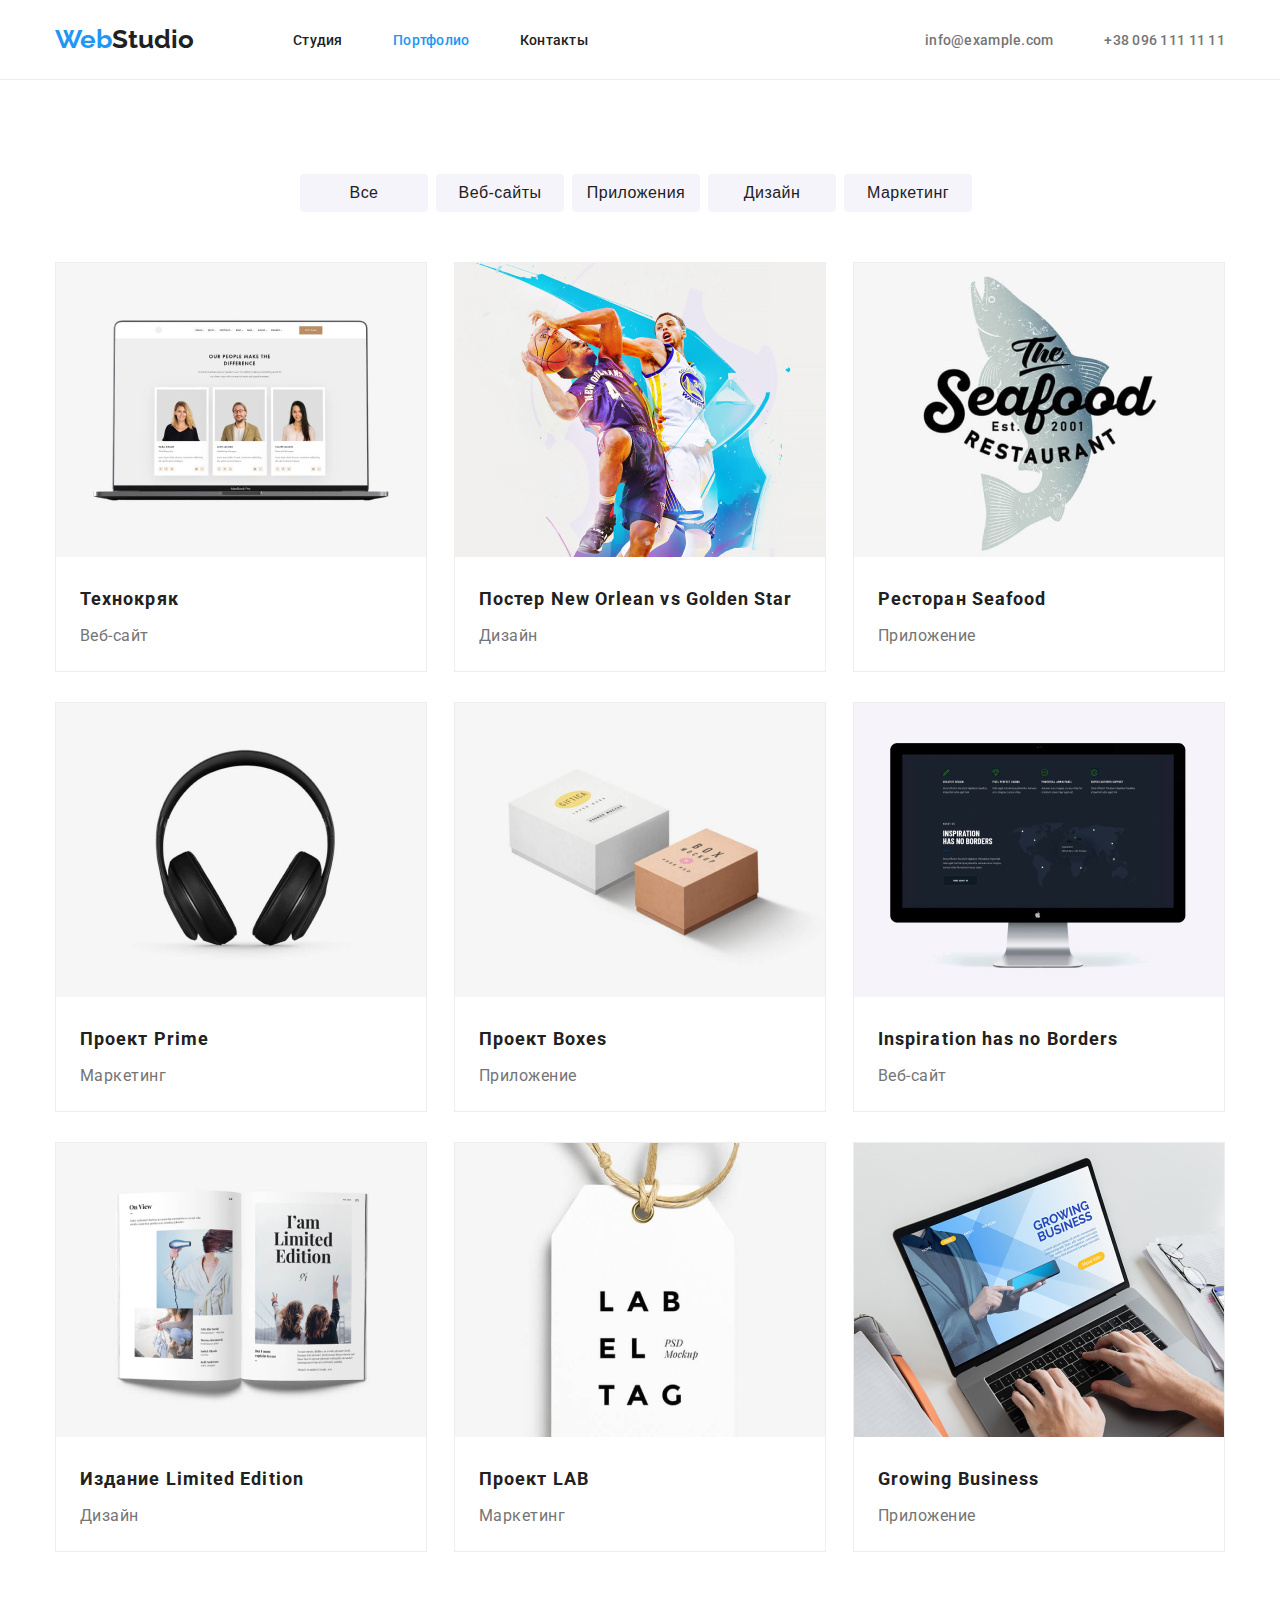
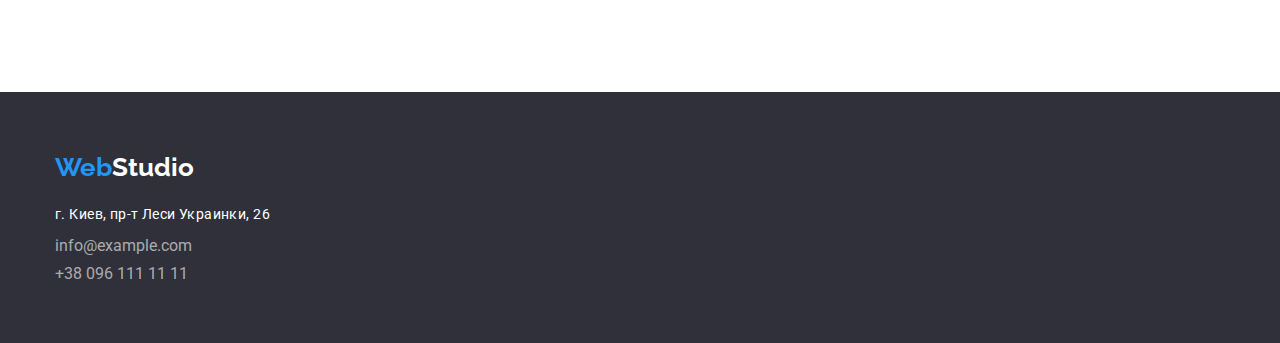
==== portfolio.html @ 168d8502 "Created the new repository and copyed files" ====
<!DOCTYPE html>
<html lang="ru">
<head>
    <meta charset="UTF-8">
    <meta name="viewport" content="width=device-width, initial-scale=1.0">
    <title>Портфолио</title>
    <link rel="preconnect" href="https://fonts.gstatic.com">
    <link href="https://fonts.googleapis.com/css2?family=Raleway:wght@700&family=Roboto:wght@400;500;700;900&display=swap"
        rel="stylesheet">
    <link rel="stylesheet" href="css/style.css">
</head>
<body>
    <header>
        <nav>
            <a href="./index.html">
                <h2 class="logo"><span class="accent">Web</span>Studio</h2>
            </a>
            <ul class="navigation-links-list">
                <li>
                    <a href="./index.html" class="navigation-links">Студия</a>
                </li>
                <li>
                    <a href="./portfolio.html" class="navigation-links accent">Портфолио</a>
                </li>
                <li>
                    <a href="#" class="navigation-links">Контакты</a>
                </li>
            </ul>
            <address>
                <ul class="navigation-contacts-list">
                    <li>
                        <a href="mailto:info@example.com" class="navigation-contacts">info@example.com</a>
                    </li>
                    <li>
                        <a href="tel:+380961111111" class="navigation-contacts">+38 096 111 11 11</a>
                    </li>
                </ul>
            </address>
        </nav>
    </header>
    <!-- PORTFOLIO -->
    <main>
        <section class="portfolio-section">
            <div class="portfolio-content">
                <ul class="portfolio-contentbuttons">
                    <li><button type="button" class="portfolio-button">Все</button></li>
                    <li><button type="button" class="portfolio-button">Веб-сайты</button></li>
                    <li><button type="button" class="portfolio-button">Приложения</button></li>
                    <li><button type="button" class="portfolio-button">Дизайн</button></li>
                    <li><button type="button" class="portfolio-button">Маркетинг</button></li>
                </ul>
                <ul class="project-preview-container">
                    <li class="project-preview">
                        <a href="#" class="project-preview-links">
                            <img src="./images/portfolio/technokryak.jpg" alt="Технокряк">
                            <h4>Технокряк</h4>
                            <p>Веб-сайт</p>
                        </a>
                    </li>
                    <li class="project-preview">
                        <a href="#" class="project-preview-links">
                            <img src="./images/portfolio/new-orlean-vs-golden-star.jpg" class="project-preview-picture" alt="Постер New Orlean vs Golden Star">
                            <h4>Постер New Orlean vs Golden Star</h4>
                            <p>Дизайн</p>
                        </a>
                    </li>
                    <li class="project-preview">
                        <a href="#" class="project-preview-links">
                            <img src="./images/portfolio/seafood-restaurant.jpg" class="project-preview-picture" alt="">
                            <h4>Ресторан Seafood</h4>
                            <p>Приложение</p>
                        </a>
                    </li>
                    <li class="project-preview">
                        <a href="#" class="project-preview-links">
                            <img src="./images/portfolio/prime-project.jpg" class="project-preview-picture" alt="Ресторан Seafood">
                            <h4>Проект Prime</h4>
                            <p>Маркетинг</p>
                        </a>
                    </li>
                    <li class="project-preview">
                        <a href="#" class="project-preview-links">
                            <img src="./images/portfolio/boxes-project.jpg" class="project-preview-picture" alt="Проект Boxes">
                            <h4>Проект Boxes</h4>
                            <p>Приложение</p>
                        </a>
                    </li>
                    <li class="project-preview">
                        <a href="#" class="project-preview-links">
                            <img src="./images/portfolio/inspiration-has-no-borders.jpg" class="project-preview-picture" alt="Inspiration has no Borders">
                            <h4>Inspiration has no Borders</h4>
                            <p>Веб-сайт</p>
                        </a>
                    </li>
                    <li class="project-preview">
                        <a href="#" class="project-preview-links">
                            <img src="./images/portfolio/limited-edition.jpg" class="project-preview-picture" alt="Издание Limited Edition">
                            <h4>Издание Limited Edition</h4>
                            <p>Дизайн</p>
                        </a>
                    </li>
                    <li class="project-preview">
                        <a href="#" class="project-preview-links">
                            <img src="./images/portfolio/lab-project.jpg" class="project-preview-picture" alt="Проект LAB">
                            <h4>Проект LAB</h4>
                            <p>Маркетинг</p>
                        </a>
                    </li>
                    <li class="project-preview">
                        <a href="#" class="project-preview-links">
                            <img src="./images/portfolio/growing-business.jpg" class="project-preview-picture" alt="Growing Business">
                            <h4>Growing Business</h4>
                            <p>Приложение</p>
                        </a>
                    </li>
                </ul>
            </div>
        </section>
        <!-- /PORTFOLIO -->
    </main>
    <footer>
        <div class="footer-content">
            <a href="./index.html">
                <h2 class="logo"><span class="accent">Web</span>Studio</h2>
            </a>
            <address>
                <a href="https://goo.gl/maps/zEhUCx4hJLJ11no69">г. Киев, пр-т Леси Украинки, 26</a>
            </address>
            <ul class="footer-contacts-list">
                <li>
                    <a href="mailto:info@example.com" class="footer-contacts">info@example.com</a>
                </li>
                <li>
                    <a href="tel:+380961111111" class="footer-contacts">+38 096 111 11 11</a>
                </li>
            </ul>
        </div>
    </footer>
</body>
</html>
---- css/style.css ----
:root {
  /* background */
  --c-dark: #2f303a;
  --c-grey: #f5f4fa;
  --c-light: #ffffff;
  --c-accent: #2196f3;

  /* text */
  --txt-c-dark: #212121;
  --txt-c-grey: #757575;
  --txt-c-grey-light: rgba(255, 255, 255, 0.6);
  --txt-c-accent: var(--c-accent);
  --txt-c-light: var(--c-light);

  /* font */
  --font-main: "Roboto", sans-serif;
  --font-logo: "Raleway", sans-serif;
}

body {
  font-family: var(--font-main);
  margin: 0;
}

header {
  border-bottom: 1px solid #ececec;
}

nav {
  display: flex;
  justify-content: space-between;
  margin: 0px auto;
  height: 79px;
  width: 1170px;
  align-items: center;
}

nav a {
  text-decoration: none;
  color: var(--txt-c-dark);
}

address {
  font-style: normal;
}

address a {
  text-decoration: none;
}

ul {
  list-style: none;
  display: flex;
  padding: 0;
}

h1 {
  font-weight: 900;
  font-size: 44px;
  line-height: 1.36;
  margin: 0px;
}

h3 {
  font-weight: bold;
  font-size: 36px;
  line-height: 1.67;
  letter-spacing: 0.03em;
  margin: 0px;
}

h4 {
  font-weight: bold;
  font-size: 18px;
  line-height: 2;
  letter-spacing: 0.06em;
}

h5 {
  font-weight: 500;
  font-size: 16px;
  line-height: 1.19;
  letter-spacing: 0.03em;
}

h6 {
  font-weight: bold;
  font-size: 14px;
  line-height: 1.14;
  letter-spacing: 0.03em;
  text-transform: uppercase;
  margin: 0;
}

/* --- HEADER --- */
header {
  justify-content: center;
}

.navigation-links-list {
  width: 295px;
  justify-content: space-between;
  margin-left: -238px;
}

.navigation-contacts-list {
  width: 300px;
  justify-content: space-between;
}

.logo {
  font-family: var(--font-logo);
  font-size: 26px;
  line-height: 1.19;
  margin: 0;
}

.navigation-links,
.navigation-contacts {
  text-decoration: none;
  color: var(--txt-c-dark);
  font-weight: 500;
  font-size: 14px;
  line-height: 1.14;
  letter-spacing: 0.02em;
}

.navigation-contacts {
  color: var(--txt-c-grey);
}

.accent {
  color: var(--txt-c-accent);
}

.navigation-contacts:hover,
.navigation-contacts:focus {
  color: var(--txt-c-accent);
}
/* --- /HEADER --- */

/* --- MAIN --- */

/* --- BANNER --- */
.banner-section {
  display: flex;
  justify-content: center;
  align-items: center;
  background: var(--c-dark);
  color: var(--c-light);
  padding: 200px 0px;
}

.banner-section-content {
  width: 650px;
  text-align: center;
  text-transform: uppercase;
}

.banner-button {
  background-color: var(--c-accent);
  color: var(--c-light);
  width: 200px;
  height: 50px;
  border: none;
  border-radius: 4px;
  box-shadow: 0px 4px 4px rgba(0, 0, 0, 0.15);
  margin-top: 30px;
}
/* --- /BANNER --- */

/* --- OUR FEATURES --- */
.our-features-list {
  width: 1170px;
  margin: 95px auto;
  justify-content: space-between;
}

.our-features {
  width: 270px;
}

.our-features p {
  font-size: 14px;
  line-height: 1.71;
  letter-spacing: 0.03em;
  color: var(--txt-c-grey);
  margin: 10px 0 0 0;
}
/* --- /OUR FEATURES --- */

/* --- WHAT ARE WE DO --- */
.what-are-we-do-content {
  width: 1170px;
  text-align: center;
  margin: 0 auto;
}

.what-are-we-do-examples {
  justify-content: space-between;
  margin: 50px 0px 94px 0px;
}
/* --- /WHAT ARE WE DO --- */

/* --- OUR TEAM --- */
.our-team-section {
  text-align: center;
  background: var(--c-grey);
  padding: 94px 0;
}

.our-team-content {
  width: 1170px;
  margin: 0px auto;
}

.team-members {
  display: flex;
  justify-content: space-between;
  margin: 50px 0 0 0;
}

.team-member {
  width: 270px;
  background: var(--c-light);
  box-shadow: 0px 1px 3px rgba(0, 0, 0, 0.12), 0px 1px 1px rgba(0, 0, 0, 0.14),
    0px 2px 1px rgba(0, 0, 0, 0.2);
  border-radius: 0px 0px 4px 4px;
}

.team-member h5 {
  margin: 30px 0px 10px 0px;
}

.team-member p {
  font-size: 16px;
  line-height: 1.19;
  letter-spacing: 0.03em;
  color: var(--txt-c-grey);
  margin: 0 0 30px 0;
}
/* --- /OUR TEAM --- */
/* --- /MAIN --- */

/* --- FOOTER --- */
footer {
  background: var(--c-dark);
  padding: 60px 0;
}

.footer-content {
  width: 1170px;
  margin: 0 auto;
}

footer a {
  text-decoration: none;
}

footer .logo {
  color: var(--txt-c-light);
  margin-bottom: 20px;
}

footer address a {
  font-size: 14px;
  line-height: 1.71;
  letter-spacing: 0.03em;
  color: var(--txt-c-light);
}
.footer-contacts-list {
  display: flex;
  flex-direction: column;
  margin: 9px 0 0 0;
}
.footer-contacts-list li:first-child {
  margin-bottom: 9px;
}

.footer-contacts {
  color: var(--txt-c-grey-light);
}
/* --- /FOOTER --- */

/* --- PORTFOLIO --- */
.portfolio-section {
  background: var(--c-light);
  padding: 94px 0;
}

.portfolio-content {
  width: 1170px;
  margin: 0 auto;
}

.portfolio-button {
  background: var(--c-grey);
  width: 128px;
  height: 38px;
  border: none;
  border-radius: 4px;
  color: var(--txt-c-dark);
  font-weight: 500;
  font-size: 16px;
  line-height: 1.62;
  letter-spacing: 0.03em;
  cursor: pointer;
  margin-right: 8px;
}

.portfolio-button:focus,
.portfolio-button:hover {
  background: var(--c-accent);
  color: var(--txt-c-light);
  box-shadow: 0px 3px 1px rgba(0, 0, 0, 0.1), 0px 1px 2px rgba(0, 0, 0, 0.08),
    0px 2px 2px rgba(0, 0, 0, 0.12);
}

.portfolio-contentbuttons {
  justify-content: center;
  margin: 0 0 50px 0;
}

.project-preview-container {
  display: flex;
  flex-wrap: wrap;
  justify-content: space-between;
}

.project-preview {
  width: 370px;
  background: var(--c-light);
  border: 1px solid #eeeeee;
  margin-bottom: 30px;
}

.project-preview-picture {
  width: 370px;
}

.project-preview a {
  text-decoration: none;
}

.project-preview-links h4 {
  color: var(--txt-c-dark);
  margin: 20px 24px 4px 24px;
}

.project-preview-links p {
  font-size: 16px;
  line-height: 1.87;
  letter-spacing: 0.03em;
  color: var(--txt-c-grey);
  margin: 0 24px 20px 24px;
}
/* --- /PORTFOLIO --- */
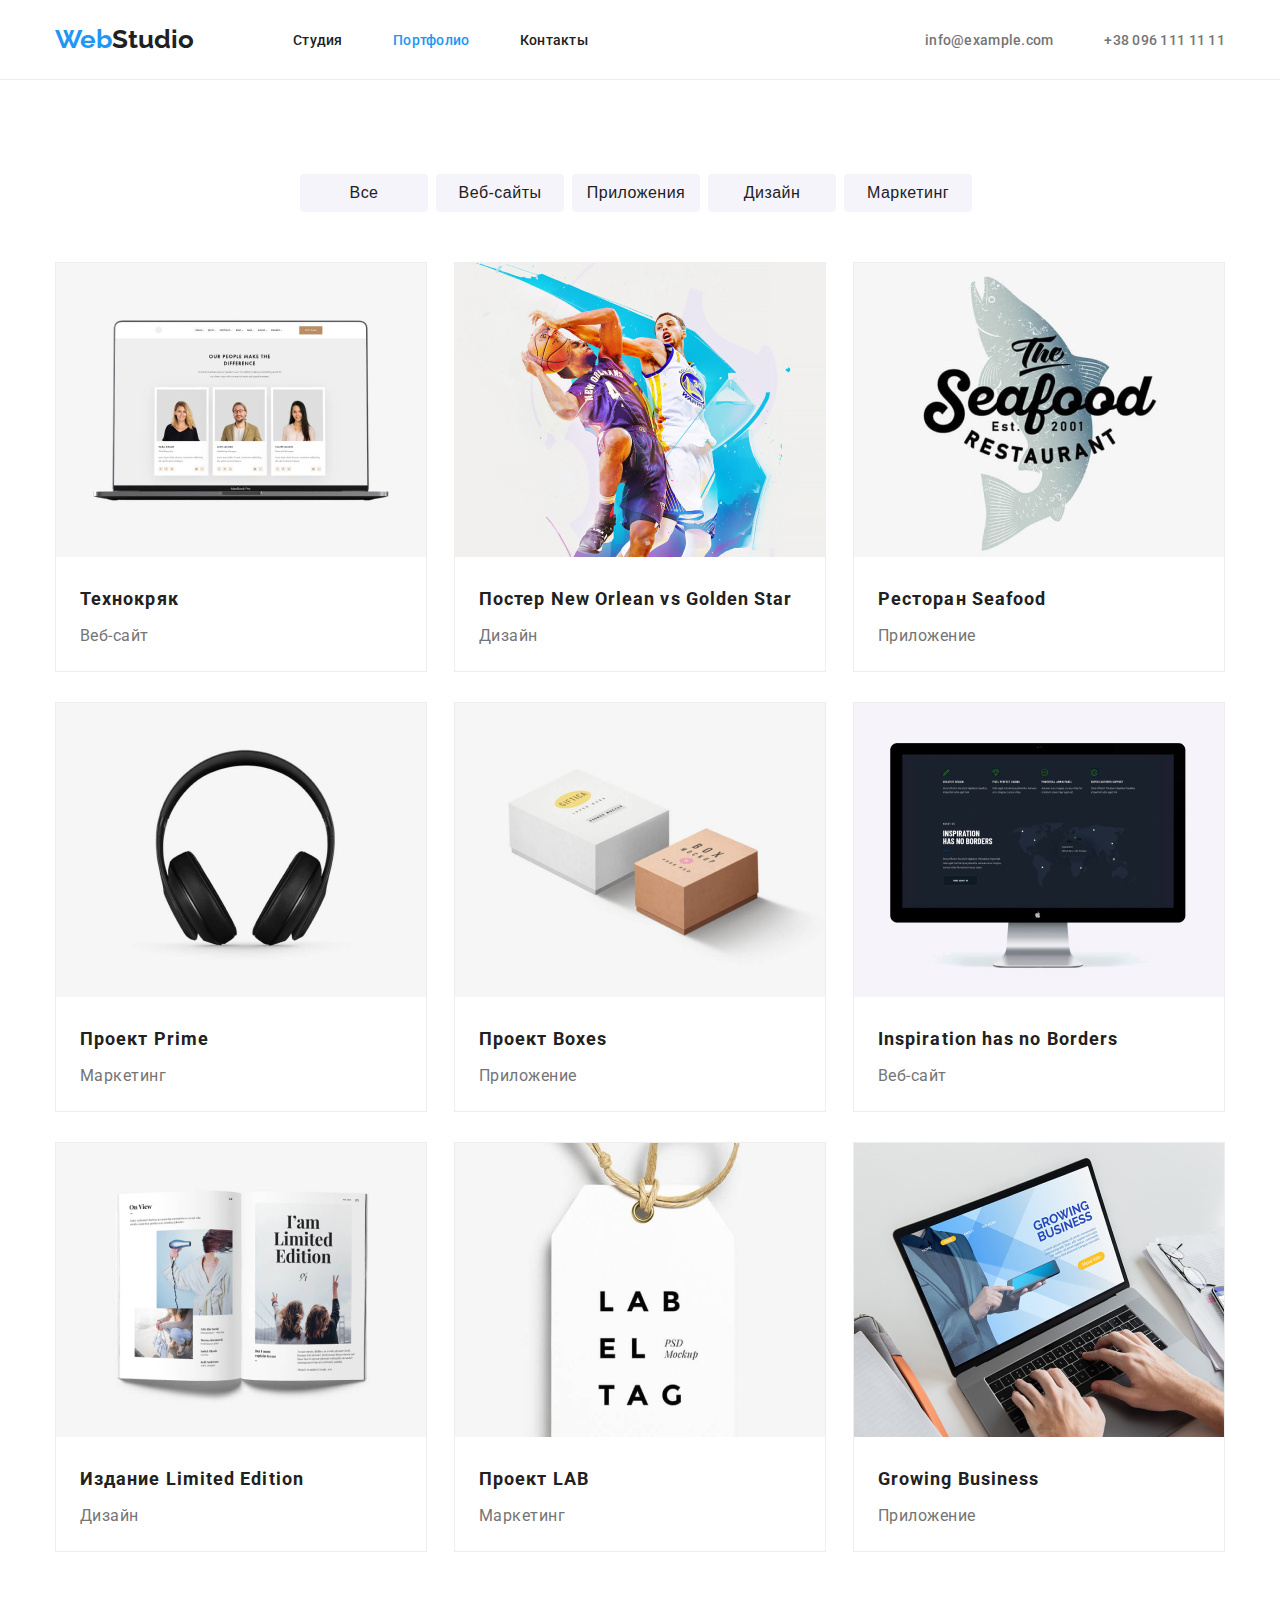
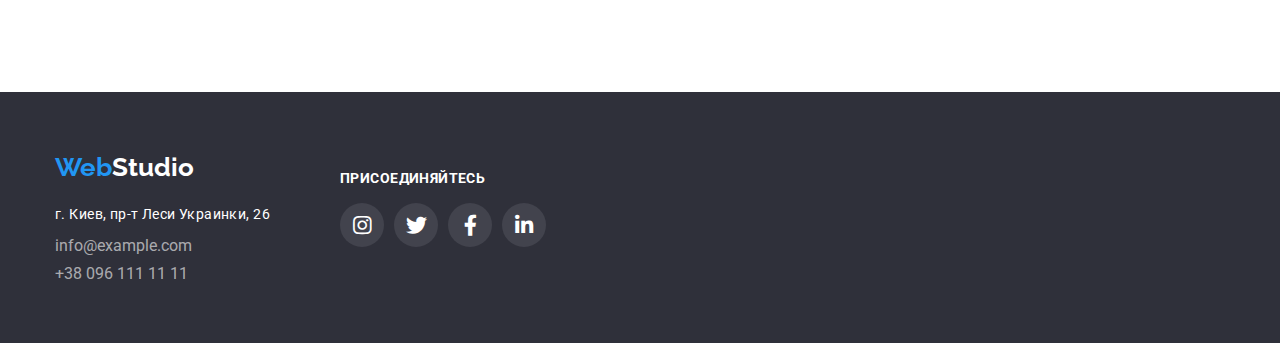
==== commit a3ad7004: "Trying to do home work 4" ====
--- a/portfolio.html
+++ b/portfolio.html
@@ -7,7 +7,8 @@
     <link rel="preconnect" href="https://fonts.gstatic.com">
     <link href="https://fonts.googleapis.com/css2?family=Raleway:wght@700&family=Roboto:wght@400;500;700;900&display=swap"
         rel="stylesheet">
-    <link rel="stylesheet" href="css/style.css">
+    <link href="./fontawesome/css/all.min.css" rel="stylesheet" />
+    <link rel="stylesheet" href="./css/style.css">
 </head>
 <body>
     <header>
@@ -120,20 +121,34 @@
     </main>
     <footer>
         <div class="footer-content">
-            <a href="./index.html">
-                <h2 class="logo"><span class="accent">Web</span>Studio</h2>
-            </a>
-            <address>
-                <a href="https://goo.gl/maps/zEhUCx4hJLJ11no69">г. Киев, пр-т Леси Украинки, 26</a>
-            </address>
-            <ul class="footer-contacts-list">
-                <li>
-                    <a href="mailto:info@example.com" class="footer-contacts">info@example.com</a>
-                </li>
-                <li>
-                    <a href="tel:+380961111111" class="footer-contacts">+38 096 111 11 11</a>
-                </li>
-            </ul>
+            <div class="footer-address-container">
+                <a href="./index.html">
+                    <h2 class="logo"><span class="accent">Web</span>Studio</h2>
+                </a>
+                <address>
+                    <a href="https://goo.gl/maps/zEhUCx4hJLJ11no69">г. Киев, пр-т Леси Украинки, 26</a>
+                </address>
+                <ul class="footer-contacts-list">
+                    <li>
+                        <a href="mailto:info@example.com" class="footer-contacts">info@example.com</a>
+                    </li>
+                    <li>
+                        <a href="tel:+380961111111" class="footer-contacts">+38 096 111 11 11</a>
+                    </li>
+                </ul>
+            </div>
+            <div class="footer-social-container">
+                <h6>Присоединяйтесь</h6>
+                <ul class="footer-social">
+                    <li><a href="https://www.instagram.com/" class="footer-social-link"><i class="fab fa-instagram"></i></a>
+                    </li>
+                    <li><a href="https://twitter.com/" class="footer-social-link"><i class="fab fa-twitter"></i></a></li>
+                    <li><a href="https://facebook.com/" class="footer-social-link"><i class="fab fa-facebook-f"></i></a></i>
+                    </li>
+                    <li><a href="https://linkedin.com/" class="footer-social-link"><i class="fab fa-linkedin-in"></i></a>
+                    </li>
+                </ul>
+            </div>
         </div>
     </footer>
 </body>
--- a/fontawesome/css/all.min.css
+++ b/fontawesome/css/all.min.css
@@ -0,0 +1,5 @@
+/*!
+ * Font Awesome Free 5.14.0 by @fontawesome - https://fontawesome.com
+ * License - https://fontawesome.com/license/free (Icons: CC BY 4.0, Fonts: SIL OFL 1.1, Code: MIT License)
+ */
+.fa,.fab,.fad,.fal,.far,.fas{-moz-osx-font-smoothing:grayscale;-webkit-font-smoothing:antialiased;display:inline-block;font-style:normal;font-variant:normal;text-rendering:auto;line-height:1}.fa-lg{font-size:1.33333em;line-height:.75em;vertical-align:-.0667em}.fa-xs{font-size:.75em}.fa-sm{font-size:.875em}.fa-1x{font-size:1em}.fa-2x{font-size:2em}.fa-3x{font-size:3em}.fa-4x{font-size:4em}.fa-5x{font-size:5em}.fa-6x{font-size:6em}.fa-7x{font-size:7em}.fa-8x{font-size:8em}.fa-9x{font-size:9em}.fa-10x{font-size:10em}.fa-fw{text-align:center;width:1.25em}.fa-ul{list-style-type:none;margin-left:2.5em;padding-left:0}.fa-ul>li{position:relative}.fa-li{left:-2em;position:absolute;text-align:center;width:2em;line-height:inherit}.fa-border{border:.08em solid #eee;border-radius:.1em;padding:.2em .25em .15em}.fa-pull-left{float:left}.fa-pull-right{float:right}.fa.fa-pull-left,.fab.fa-pull-left,.fal.fa-pull-left,.far.fa-pull-left,.fas.fa-pull-left{margin-right:.3em}.fa.fa-pull-right,.fab.fa-pull-right,.fal.fa-pull-right,.far.fa-pull-right,.fas.fa-pull-right{margin-left:.3em}.fa-spin{-webkit-animation:fa-spin 2s linear infinite;animation:fa-spin 2s linear infinite}.fa-pulse{-webkit-animation:fa-spin 1s steps(8) infinite;animation:fa-spin 1s steps(8) infinite}@-webkit-keyframes fa-spin{0%{-webkit-transform:rotate(0deg);transform:rotate(0deg)}to{-webkit-transform:rotate(1turn);transform:rotate(1turn)}}@keyframes fa-spin{0%{-webkit-transform:rotate(0deg);transform:rotate(0deg)}to{-webkit-transform:rotate(1turn);transform:rotate(1turn)}}.fa-rotate-90{-ms-filter:"progid:DXImageTransform.Microsoft.BasicImage(rotation=1)";-webkit-transform:rotate(90deg);transform:rotate(90deg)}.fa-rotate-180{-ms-filter:"progid:DXImageTransform.Microsoft.BasicImage(rotation=2)";-webkit-transform:rotate(180deg);transform:rotate(180deg)}.fa-rotate-270{-ms-filter:"progid:DXImageTransform.Microsoft.BasicImage(rotation=3)";-webkit-transform:rotate(270deg);transform:rotate(270deg)}.fa-flip-horizontal{-ms-filter:"progid:DXImageTransform.Microsoft.BasicImage(rotation=0, mirror=1)";-webkit-transform:scaleX(-1);transform:scaleX(-1)}.fa-flip-vertical{-webkit-transform:scaleY(-1);transform:scaleY(-1)}.fa-flip-both,.fa-flip-horizontal.fa-flip-vertical,.fa-flip-vertical{-ms-filter:"progid:DXImageTransform.Microsoft.BasicImage(rotation=2, mirror=1)"}.fa-flip-both,.fa-flip-horizontal.fa-flip-vertical{-webkit-transform:scale(-1);transform:scale(-1)}:root .fa-flip-both,:root .fa-flip-horizontal,:root .fa-flip-vertical,:root .fa-rotate-90,:root .fa-rotate-180,:root .fa-rotate-270{-webkit-filter:none;filter:none}.fa-stack{display:inline-block;height:2em;line-height:2em;position:relative;vertical-align:middle;width:2.5em}.fa-stack-1x,.fa-stack-2x{left:0;position:absolute;text-align:center;width:100%}.fa-stack-1x{line-height:inherit}.fa-stack-2x{font-size:2em}.fa-inverse{color:#fff}.fa-500px:before{content:"\f26e"}.fa-accessible-icon:before{content:"\f368"}.fa-accusoft:before{content:"\f369"}.fa-acquisitions-incorporated:before{content:"\f6af"}.fa-ad:before{content:"\f641"}.fa-address-book:before{content:"\f2b9"}.fa-address-card:before{content:"\f2bb"}.fa-adjust:before{content:"\f042"}.fa-adn:before{content:"\f170"}.fa-adobe:before{content:"\f778"}.fa-adversal:before{content:"\f36a"}.fa-affiliatetheme:before{content:"\f36b"}.fa-air-freshener:before{content:"\f5d0"}.fa-airbnb:before{content:"\f834"}.fa-algolia:before{content:"\f36c"}.fa-align-center:before{content:"\f037"}.fa-align-justify:before{content:"\f039"}.fa-align-left:before{content:"\f036"}.fa-align-right:before{content:"\f038"}.fa-alipay:before{content:"\f642"}.fa-allergies:before{content:"\f461"}.fa-amazon:before{content:"\f270"}.fa-amazon-pay:before{content:"\f42c"}.fa-ambulance:before{content:"\f0f9"}.fa-american-sign-language-interpreting:before{content:"\f2a3"}.fa-amilia:before{content:"\f36d"}.fa-anchor:before{content:"\f13d"}.fa-android:before{content:"\f17b"}.fa-angellist:before{content:"\f209"}.fa-angle-double-down:before{content:"\f103"}.fa-angle-double-left:before{content:"\f100"}.fa-angle-double-right:before{content:"\f101"}.fa-angle-double-up:before{content:"\f102"}.fa-angle-down:before{content:"\f107"}.fa-angle-left:before{content:"\f104"}.fa-angle-right:before{content:"\f105"}.fa-angle-up:before{content:"\f106"}.fa-angry:before{content:"\f556"}.fa-angrycreative:before{content:"\f36e"}.fa-angular:before{content:"\f420"}.fa-ankh:before{content:"\f644"}.fa-app-store:before{content:"\f36f"}.fa-app-store-ios:before{content:"\f370"}.fa-apper:before{content:"\f371"}.fa-apple:before{content:"\f179"}.fa-apple-alt:before{content:"\f5d1"}.fa-apple-pay:before{content:"\f415"}.fa-archive:before{content:"\f187"}.fa-archway:before{content:"\f557"}.fa-arrow-alt-circle-down:before{content:"\f358"}.fa-arrow-alt-circle-left:before{content:"\f359"}.fa-arrow-alt-circle-right:before{content:"\f35a"}.fa-arrow-alt-circle-up:before{content:"\f35b"}.fa-arrow-circle-down:before{content:"\f0ab"}.fa-arrow-circle-left:before{content:"\f0a8"}.fa-arrow-circle-right:before{content:"\f0a9"}.fa-arrow-circle-up:before{content:"\f0aa"}.fa-arrow-down:before{content:"\f063"}.fa-arrow-left:before{content:"\f060"}.fa-arrow-right:before{content:"\f061"}.fa-arrow-up:before{content:"\f062"}.fa-arrows-alt:before{content:"\f0b2"}.fa-arrows-alt-h:before{content:"\f337"}.fa-arrows-alt-v:before{content:"\f338"}.fa-artstation:before{content:"\f77a"}.fa-assistive-listening-systems:before{content:"\f2a2"}.fa-asterisk:before{content:"\f069"}.fa-asymmetrik:before{content:"\f372"}.fa-at:before{content:"\f1fa"}.fa-atlas:before{content:"\f558"}.fa-atlassian:before{content:"\f77b"}.fa-atom:before{content:"\f5d2"}.fa-audible:before{content:"\f373"}.fa-audio-description:before{content:"\f29e"}.fa-autoprefixer:before{content:"\f41c"}.fa-avianex:before{content:"\f374"}.fa-aviato:before{content:"\f421"}.fa-award:before{content:"\f559"}.fa-aws:before{content:"\f375"}.fa-baby:before{content:"\f77c"}.fa-baby-carriage:before{content:"\f77d"}.fa-backspace:before{content:"\f55a"}.fa-backward:before{content:"\f04a"}.fa-bacon:before{content:"\f7e5"}.fa-bacteria:before{content:"\e059"}.fa-bacterium:before{content:"\e05a"}.fa-bahai:before{content:"\f666"}.fa-balance-scale:before{content:"\f24e"}.fa-balance-scale-left:before{content:"\f515"}.fa-balance-scale-right:before{content:"\f516"}.fa-ban:before{content:"\f05e"}.fa-band-aid:before{content:"\f462"}.fa-bandcamp:before{content:"\f2d5"}.fa-barcode:before{content:"\f02a"}.fa-bars:before{content:"\f0c9"}.fa-baseball-ball:before{content:"\f433"}.fa-basketball-ball:before{content:"\f434"}.fa-bath:before{content:"\f2cd"}.fa-battery-empty:before{content:"\f244"}.fa-battery-full:before{content:"\f240"}.fa-battery-half:before{content:"\f242"}.fa-battery-quarter:before{content:"\f243"}.fa-battery-three-quarters:before{content:"\f241"}.fa-battle-net:before{content:"\f835"}.fa-bed:before{content:"\f236"}.fa-beer:before{content:"\f0fc"}.fa-behance:before{content:"\f1b4"}.fa-behance-square:before{content:"\f1b5"}.fa-bell:before{content:"\f0f3"}.fa-bell-slash:before{content:"\f1f6"}.fa-bezier-curve:before{content:"\f55b"}.fa-bible:before{content:"\f647"}.fa-bicycle:before{content:"\f206"}.fa-biking:before{content:"\f84a"}.fa-bimobject:before{content:"\f378"}.fa-binoculars:before{content:"\f1e5"}.fa-biohazard:before{content:"\f780"}.fa-birthday-cake:before{content:"\f1fd"}.fa-bitbucket:before{content:"\f171"}.fa-bitcoin:before{content:"\f379"}.fa-bity:before{content:"\f37a"}.fa-black-tie:before{content:"\f27e"}.fa-blackberry:before{content:"\f37b"}.fa-blender:before{content:"\f517"}.fa-blender-phone:before{content:"\f6b6"}.fa-blind:before{content:"\f29d"}.fa-blog:before{content:"\f781"}.fa-blogger:before{content:"\f37c"}.fa-blogger-b:before{content:"\f37d"}.fa-bluetooth:before{content:"\f293"}.fa-bluetooth-b:before{content:"\f294"}.fa-bold:before{content:"\f032"}.fa-bolt:before{content:"\f0e7"}.fa-bomb:before{content:"\f1e2"}.fa-bone:before{content:"\f5d7"}.fa-bong:before{content:"\f55c"}.fa-book:before{content:"\f02d"}.fa-book-dead:before{content:"\f6b7"}.fa-book-medical:before{content:"\f7e6"}.fa-book-open:before{content:"\f518"}.fa-book-reader:before{content:"\f5da"}.fa-bookmark:before{content:"\f02e"}.fa-bootstrap:before{content:"\f836"}.fa-border-all:before{content:"\f84c"}.fa-border-none:before{content:"\f850"}.fa-border-style:before{content:"\f853"}.fa-bowling-ball:before{content:"\f436"}.fa-box:before{content:"\f466"}.fa-box-open:before{content:"\f49e"}.fa-box-tissue:before{content:"\e05b"}.fa-boxes:before{content:"\f468"}.fa-braille:before{content:"\f2a1"}.fa-brain:before{content:"\f5dc"}.fa-bread-slice:before{content:"\f7ec"}.fa-briefcase:before{content:"\f0b1"}.fa-briefcase-medical:before{content:"\f469"}.fa-broadcast-tower:before{content:"\f519"}.fa-broom:before{content:"\f51a"}.fa-brush:before{content:"\f55d"}.fa-btc:before{content:"\f15a"}.fa-buffer:before{content:"\f837"}.fa-bug:before{content:"\f188"}.fa-building:before{content:"\f1ad"}.fa-bullhorn:before{content:"\f0a1"}.fa-bullseye:before{content:"\f140"}.fa-burn:before{content:"\f46a"}.fa-buromobelexperte:before{content:"\f37f"}.fa-bus:before{content:"\f207"}.fa-bus-alt:before{content:"\f55e"}.fa-business-time:before{content:"\f64a"}.fa-buy-n-large:before{content:"\f8a6"}.fa-buysellads:before{content:"\f20d"}.fa-calculator:before{content:"\f1ec"}.fa-calendar:before{content:"\f133"}.fa-calendar-alt:before{content:"\f073"}.fa-calendar-check:before{content:"\f274"}.fa-calendar-day:before{content:"\f783"}.fa-calendar-minus:before{content:"\f272"}.fa-calendar-plus:before{content:"\f271"}.fa-calendar-times:before{content:"\f273"}.fa-calendar-week:before{content:"\f784"}.fa-camera:before{content:"\f030"}.fa-camera-retro:before{content:"\f083"}.fa-campground:before{content:"\f6bb"}.fa-canadian-maple-leaf:before{content:"\f785"}.fa-candy-cane:before{content:"\f786"}.fa-cannabis:before{content:"\f55f"}.fa-capsules:before{content:"\f46b"}.fa-car:before{content:"\f1b9"}.fa-car-alt:before{content:"\f5de"}.fa-car-battery:before{content:"\f5df"}.fa-car-crash:before{content:"\f5e1"}.fa-car-side:before{content:"\f5e4"}.fa-caravan:before{content:"\f8ff"}.fa-caret-down:before{content:"\f0d7"}.fa-caret-left:before{content:"\f0d9"}.fa-caret-right:before{content:"\f0da"}.fa-caret-square-down:before{content:"\f150"}.fa-caret-square-left:before{content:"\f191"}.fa-caret-square-right:before{content:"\f152"}.fa-caret-square-up:before{content:"\f151"}.fa-caret-up:before{content:"\f0d8"}.fa-carrot:before{content:"\f787"}.fa-cart-arrow-down:before{content:"\f218"}.fa-cart-plus:before{content:"\f217"}.fa-cash-register:before{content:"\f788"}.fa-cat:before{content:"\f6be"}.fa-cc-amazon-pay:before{content:"\f42d"}.fa-cc-amex:before{content:"\f1f3"}.fa-cc-apple-pay:before{content:"\f416"}.fa-cc-diners-club:before{content:"\f24c"}.fa-cc-discover:before{content:"\f1f2"}.fa-cc-jcb:before{content:"\f24b"}.fa-cc-mastercard:before{content:"\f1f1"}.fa-cc-paypal:before{content:"\f1f4"}.fa-cc-stripe:before{content:"\f1f5"}.fa-cc-visa:before{content:"\f1f0"}.fa-centercode:before{content:"\f380"}.fa-centos:before{content:"\f789"}.fa-certificate:before{content:"\f0a3"}.fa-chair:before{content:"\f6c0"}.fa-chalkboard:before{content:"\f51b"}.fa-chalkboard-teacher:before{content:"\f51c"}.fa-charging-station:before{content:"\f5e7"}.fa-chart-area:before{content:"\f1fe"}.fa-chart-bar:before{content:"\f080"}.fa-chart-line:before{content:"\f201"}.fa-chart-pie:before{content:"\f200"}.fa-check:before{content:"\f00c"}.fa-check-circle:before{content:"\f058"}.fa-check-double:before{content:"\f560"}.fa-check-square:before{content:"\f14a"}.fa-cheese:before{content:"\f7ef"}.fa-chess:before{content:"\f439"}.fa-chess-bishop:before{content:"\f43a"}.fa-chess-board:before{content:"\f43c"}.fa-chess-king:before{content:"\f43f"}.fa-chess-knight:before{content:"\f441"}.fa-chess-pawn:before{content:"\f443"}.fa-chess-queen:before{content:"\f445"}.fa-chess-rook:before{content:"\f447"}.fa-chevron-circle-down:before{content:"\f13a"}.fa-chevron-circle-left:before{content:"\f137"}.fa-chevron-circle-right:before{content:"\f138"}.fa-chevron-circle-up:before{content:"\f139"}.fa-chevron-down:before{content:"\f078"}.fa-chevron-left:before{content:"\f053"}.fa-chevron-right:before{content:"\f054"}.fa-chevron-up:before{content:"\f077"}.fa-child:before{content:"\f1ae"}.fa-chrome:before{content:"\f268"}.fa-chromecast:before{content:"\f838"}.fa-church:before{content:"\f51d"}.fa-circle:before{content:"\f111"}.fa-circle-notch:before{content:"\f1ce"}.fa-city:before{content:"\f64f"}.fa-clinic-medical:before{content:"\f7f2"}.fa-clipboard:before{content:"\f328"}.fa-clipboard-check:before{content:"\f46c"}.fa-clipboard-list:before{content:"\f46d"}.fa-clock:before{content:"\f017"}.fa-clone:before{content:"\f24d"}.fa-closed-captioning:before{content:"\f20a"}.fa-cloud:before{content:"\f0c2"}.fa-cloud-download-alt:before{content:"\f381"}.fa-cloud-meatball:before{content:"\f73b"}.fa-cloud-moon:before{content:"\f6c3"}.fa-cloud-moon-rain:before{content:"\f73c"}.fa-cloud-rain:before{content:"\f73d"}.fa-cloud-showers-heavy:before{content:"\f740"}.fa-cloud-sun:before{content:"\f6c4"}.fa-cloud-sun-rain:before{content:"\f743"}.fa-cloud-upload-alt:before{content:"\f382"}.fa-cloudscale:before{content:"\f383"}.fa-cloudsmith:before{content:"\f384"}.fa-cloudversify:before{content:"\f385"}.fa-cocktail:before{content:"\f561"}.fa-code:before{content:"\f121"}.fa-code-branch:before{content:"\f126"}.fa-codepen:before{content:"\f1cb"}.fa-codiepie:before{content:"\f284"}.fa-coffee:before{content:"\f0f4"}.fa-cog:before{content:"\f013"}.fa-cogs:before{content:"\f085"}.fa-coins:before{content:"\f51e"}.fa-columns:before{content:"\f0db"}.fa-comment:before{content:"\f075"}.fa-comment-alt:before{content:"\f27a"}.fa-comment-dollar:before{content:"\f651"}.fa-comment-dots:before{content:"\f4ad"}.fa-comment-medical:before{content:"\f7f5"}.fa-comment-slash:before{content:"\f4b3"}.fa-comments:before{content:"\f086"}.fa-comments-dollar:before{content:"\f653"}.fa-compact-disc:before{content:"\f51f"}.fa-compass:before{content:"\f14e"}.fa-compress:before{content:"\f066"}.fa-compress-alt:before{content:"\f422"}.fa-compress-arrows-alt:before{content:"\f78c"}.fa-concierge-bell:before{content:"\f562"}.fa-confluence:before{content:"\f78d"}.fa-connectdevelop:before{content:"\f20e"}.fa-contao:before{content:"\f26d"}.fa-cookie:before{content:"\f563"}.fa-cookie-bite:before{content:"\f564"}.fa-copy:before{content:"\f0c5"}.fa-copyright:before{content:"\f1f9"}.fa-cotton-bureau:before{content:"\f89e"}.fa-couch:before{content:"\f4b8"}.fa-cpanel:before{content:"\f388"}.fa-creative-commons:before{content:"\f25e"}.fa-creative-commons-by:before{content:"\f4e7"}.fa-creative-commons-nc:before{content:"\f4e8"}.fa-creative-commons-nc-eu:before{content:"\f4e9"}.fa-creative-commons-nc-jp:before{content:"\f4ea"}.fa-creative-commons-nd:before{content:"\f4eb"}.fa-creative-commons-pd:before{content:"\f4ec"}.fa-creative-commons-pd-alt:before{content:"\f4ed"}.fa-creative-commons-remix:before{content:"\f4ee"}.fa-creative-commons-sa:before{content:"\f4ef"}.fa-creative-commons-sampling:before{content:"\f4f0"}.fa-creative-commons-sampling-plus:before{content:"\f4f1"}.fa-creative-commons-share:before{content:"\f4f2"}.fa-creative-commons-zero:before{content:"\f4f3"}.fa-credit-card:before{content:"\f09d"}.fa-critical-role:before{content:"\f6c9"}.fa-crop:before{content:"\f125"}.fa-crop-alt:before{content:"\f565"}.fa-cross:before{content:"\f654"}.fa-crosshairs:before{content:"\f05b"}.fa-crow:before{content:"\f520"}.fa-crown:before{content:"\f521"}.fa-crutch:before{content:"\f7f7"}.fa-css3:before{content:"\f13c"}.fa-css3-alt:before{content:"\f38b"}.fa-cube:before{content:"\f1b2"}.fa-cubes:before{content:"\f1b3"}.fa-cut:before{content:"\f0c4"}.fa-cuttlefish:before{content:"\f38c"}.fa-d-and-d:before{content:"\f38d"}.fa-d-and-d-beyond:before{content:"\f6ca"}.fa-dailymotion:before{content:"\e052"}.fa-dashcube:before{content:"\f210"}.fa-database:before{content:"\f1c0"}.fa-deaf:before{content:"\f2a4"}.fa-deezer:before{content:"\e077"}.fa-delicious:before{content:"\f1a5"}.fa-democrat:before{content:"\f747"}.fa-deploydog:before{content:"\f38e"}.fa-deskpro:before{content:"\f38f"}.fa-desktop:before{content:"\f108"}.fa-dev:before{content:"\f6cc"}.fa-deviantart:before{content:"\f1bd"}.fa-dharmachakra:before{content:"\f655"}.fa-dhl:before{content:"\f790"}.fa-diagnoses:before{content:"\f470"}.fa-diaspora:before{content:"\f791"}.fa-dice:before{content:"\f522"}.fa-dice-d20:before{content:"\f6cf"}.fa-dice-d6:before{content:"\f6d1"}.fa-dice-five:before{content:"\f523"}.fa-dice-four:before{content:"\f524"}.fa-dice-one:before{content:"\f525"}.fa-dice-six:before{content:"\f526"}.fa-dice-three:before{content:"\f527"}.fa-dice-two:before{content:"\f528"}.fa-digg:before{content:"\f1a6"}.fa-digital-ocean:before{content:"\f391"}.fa-digital-tachograph:before{content:"\f566"}.fa-directions:before{content:"\f5eb"}.fa-discord:before{content:"\f392"}.fa-discourse:before{content:"\f393"}.fa-disease:before{content:"\f7fa"}.fa-divide:before{content:"\f529"}.fa-dizzy:before{content:"\f567"}.fa-dna:before{content:"\f471"}.fa-dochub:before{content:"\f394"}.fa-docker:before{content:"\f395"}.fa-dog:before{content:"\f6d3"}.fa-dollar-sign:before{content:"\f155"}.fa-dolly:before{content:"\f472"}.fa-dolly-flatbed:before{content:"\f474"}.fa-donate:before{content:"\f4b9"}.fa-door-closed:before{content:"\f52a"}.fa-door-open:before{content:"\f52b"}.fa-dot-circle:before{content:"\f192"}.fa-dove:before{content:"\f4ba"}.fa-download:before{content:"\f019"}.fa-draft2digital:before{content:"\f396"}.fa-drafting-compass:before{content:"\f568"}.fa-dragon:before{content:"\f6d5"}.fa-draw-polygon:before{content:"\f5ee"}.fa-dribbble:before{content:"\f17d"}.fa-dribbble-square:before{content:"\f397"}.fa-dropbox:before{content:"\f16b"}.fa-drum:before{content:"\f569"}.fa-drum-steelpan:before{content:"\f56a"}.fa-drumstick-bite:before{content:"\f6d7"}.fa-drupal:before{content:"\f1a9"}.fa-dumbbell:before{content:"\f44b"}.fa-dumpster:before{content:"\f793"}.fa-dumpster-fire:before{content:"\f794"}.fa-dungeon:before{content:"\f6d9"}.fa-dyalog:before{content:"\f399"}.fa-earlybirds:before{content:"\f39a"}.fa-ebay:before{content:"\f4f4"}.fa-edge:before{content:"\f282"}.fa-edge-legacy:before{content:"\e078"}.fa-edit:before{content:"\f044"}.fa-egg:before{content:"\f7fb"}.fa-eject:before{content:"\f052"}.fa-elementor:before{content:"\f430"}.fa-ellipsis-h:before{content:"\f141"}.fa-ellipsis-v:before{content:"\f142"}.fa-ello:before{content:"\f5f1"}.fa-ember:before{content:"\f423"}.fa-empire:before{content:"\f1d1"}.fa-envelope:before{content:"\f0e0"}.fa-envelope-open:before{content:"\f2b6"}.fa-envelope-open-text:before{content:"\f658"}.fa-envelope-square:before{content:"\f199"}.fa-envira:before{content:"\f299"}.fa-equals:before{content:"\f52c"}.fa-eraser:before{content:"\f12d"}.fa-erlang:before{content:"\f39d"}.fa-ethereum:before{content:"\f42e"}.fa-ethernet:before{content:"\f796"}.fa-etsy:before{content:"\f2d7"}.fa-euro-sign:before{content:"\f153"}.fa-evernote:before{content:"\f839"}.fa-exchange-alt:before{content:"\f362"}.fa-exclamation:before{content:"\f12a"}.fa-exclamation-circle:before{content:"\f06a"}.fa-exclamation-triangle:before{content:"\f071"}.fa-expand:before{content:"\f065"}.fa-expand-alt:before{content:"\f424"}.fa-expand-arrows-alt:before{content:"\f31e"}.fa-expeditedssl:before{content:"\f23e"}.fa-external-link-alt:before{content:"\f35d"}.fa-external-link-square-alt:before{content:"\f360"}.fa-eye:before{content:"\f06e"}.fa-eye-dropper:before{content:"\f1fb"}.fa-eye-slash:before{content:"\f070"}.fa-facebook:before{content:"\f09a"}.fa-facebook-f:before{content:"\f39e"}.fa-facebook-messenger:before{content:"\f39f"}.fa-facebook-square:before{content:"\f082"}.fa-fan:before{content:"\f863"}.fa-fantasy-flight-games:before{content:"\f6dc"}.fa-fast-backward:before{content:"\f049"}.fa-fast-forward:before{content:"\f050"}.fa-faucet:before{content:"\e005"}.fa-fax:before{content:"\f1ac"}.fa-feather:before{content:"\f52d"}.fa-feather-alt:before{content:"\f56b"}.fa-fedex:before{content:"\f797"}.fa-fedora:before{content:"\f798"}.fa-female:before{content:"\f182"}.fa-fighter-jet:before{content:"\f0fb"}.fa-figma:before{content:"\f799"}.fa-file:before{content:"\f15b"}.fa-file-alt:before{content:"\f15c"}.fa-file-archive:before{content:"\f1c6"}.fa-file-audio:before{content:"\f1c7"}.fa-file-code:before{content:"\f1c9"}.fa-file-contract:before{content:"\f56c"}.fa-file-csv:before{content:"\f6dd"}.fa-file-download:before{content:"\f56d"}.fa-file-excel:before{content:"\f1c3"}.fa-file-export:before{content:"\f56e"}.fa-file-image:before{content:"\f1c5"}.fa-file-import:before{content:"\f56f"}.fa-file-invoice:before{content:"\f570"}.fa-file-invoice-dollar:before{content:"\f571"}.fa-file-medical:before{content:"\f477"}.fa-file-medical-alt:before{content:"\f478"}.fa-file-pdf:before{content:"\f1c1"}.fa-file-powerpoint:before{content:"\f1c4"}.fa-file-prescription:before{content:"\f572"}.fa-file-signature:before{content:"\f573"}.fa-file-upload:before{content:"\f574"}.fa-file-video:before{content:"\f1c8"}.fa-file-word:before{content:"\f1c2"}.fa-fill:before{content:"\f575"}.fa-fill-drip:before{content:"\f576"}.fa-film:before{content:"\f008"}.fa-filter:before{content:"\f0b0"}.fa-fingerprint:before{content:"\f577"}.fa-fire:before{content:"\f06d"}.fa-fire-alt:before{content:"\f7e4"}.fa-fire-extinguisher:before{content:"\f134"}.fa-firefox:before{content:"\f269"}.fa-firefox-browser:before{content:"\e007"}.fa-first-aid:before{content:"\f479"}.fa-first-order:before{content:"\f2b0"}.fa-first-order-alt:before{content:"\f50a"}.fa-firstdraft:before{content:"\f3a1"}.fa-fish:before{content:"\f578"}.fa-fist-raised:before{content:"\f6de"}.fa-flag:before{content:"\f024"}.fa-flag-checkered:before{content:"\f11e"}.fa-flag-usa:before{content:"\f74d"}.fa-flask:before{content:"\f0c3"}.fa-flickr:before{content:"\f16e"}.fa-flipboard:before{content:"\f44d"}.fa-flushed:before{content:"\f579"}.fa-fly:before{content:"\f417"}.fa-folder:before{content:"\f07b"}.fa-folder-minus:before{content:"\f65d"}.fa-folder-open:before{content:"\f07c"}.fa-folder-plus:before{content:"\f65e"}.fa-font:before{content:"\f031"}.fa-font-awesome:before{content:"\f2b4"}.fa-font-awesome-alt:before{content:"\f35c"}.fa-font-awesome-flag:before{content:"\f425"}.fa-font-awesome-logo-full:before{content:"\f4e6"}.fa-fonticons:before{content:"\f280"}.fa-fonticons-fi:before{content:"\f3a2"}.fa-football-ball:before{content:"\f44e"}.fa-fort-awesome:before{content:"\f286"}.fa-fort-awesome-alt:before{content:"\f3a3"}.fa-forumbee:before{content:"\f211"}.fa-forward:before{content:"\f04e"}.fa-foursquare:before{content:"\f180"}.fa-free-code-camp:before{content:"\f2c5"}.fa-freebsd:before{content:"\f3a4"}.fa-frog:before{content:"\f52e"}.fa-frown:before{content:"\f119"}.fa-frown-open:before{content:"\f57a"}.fa-fulcrum:before{content:"\f50b"}.fa-funnel-dollar:before{content:"\f662"}.fa-futbol:before{content:"\f1e3"}.fa-galactic-republic:before{content:"\f50c"}.fa-galactic-senate:before{content:"\f50d"}.fa-gamepad:before{content:"\f11b"}.fa-gas-pump:before{content:"\f52f"}.fa-gavel:before{content:"\f0e3"}.fa-gem:before{content:"\f3a5"}.fa-genderless:before{content:"\f22d"}.fa-get-pocket:before{content:"\f265"}.fa-gg:before{content:"\f260"}.fa-gg-circle:before{content:"\f261"}.fa-ghost:before{content:"\f6e2"}.fa-gift:before{content:"\f06b"}.fa-gifts:before{content:"\f79c"}.fa-git:before{content:"\f1d3"}.fa-git-alt:before{content:"\f841"}.fa-git-square:before{content:"\f1d2"}.fa-github:before{content:"\f09b"}.fa-github-alt:before{content:"\f113"}.fa-github-square:before{content:"\f092"}.fa-gitkraken:before{content:"\f3a6"}.fa-gitlab:before{content:"\f296"}.fa-gitter:before{content:"\f426"}.fa-glass-cheers:before{content:"\f79f"}.fa-glass-martini:before{content:"\f000"}.fa-glass-martini-alt:before{content:"\f57b"}.fa-glass-whiskey:before{content:"\f7a0"}.fa-glasses:before{content:"\f530"}.fa-glide:before{content:"\f2a5"}.fa-glide-g:before{content:"\f2a6"}.fa-globe:before{content:"\f0ac"}.fa-globe-africa:before{content:"\f57c"}.fa-globe-americas:before{content:"\f57d"}.fa-globe-asia:before{content:"\f57e"}.fa-globe-europe:before{content:"\f7a2"}.fa-gofore:before{content:"\f3a7"}.fa-golf-ball:before{content:"\f450"}.fa-goodreads:before{content:"\f3a8"}.fa-goodreads-g:before{content:"\f3a9"}.fa-google:before{content:"\f1a0"}.fa-google-drive:before{content:"\f3aa"}.fa-google-pay:before{content:"\e079"}.fa-google-play:before{content:"\f3ab"}.fa-google-plus:before{content:"\f2b3"}.fa-google-plus-g:before{content:"\f0d5"}.fa-google-plus-square:before{content:"\f0d4"}.fa-google-wallet:before{content:"\f1ee"}.fa-gopuram:before{content:"\f664"}.fa-graduation-cap:before{content:"\f19d"}.fa-gratipay:before{content:"\f184"}.fa-grav:before{content:"\f2d6"}.fa-greater-than:before{content:"\f531"}.fa-greater-than-equal:before{content:"\f532"}.fa-grimace:before{content:"\f57f"}.fa-grin:before{content:"\f580"}.fa-grin-alt:before{content:"\f581"}.fa-grin-beam:before{content:"\f582"}.fa-grin-beam-sweat:before{content:"\f583"}.fa-grin-hearts:before{content:"\f584"}.fa-grin-squint:before{content:"\f585"}.fa-grin-squint-tears:before{content:"\f586"}.fa-grin-stars:before{content:"\f587"}.fa-grin-tears:before{content:"\f588"}.fa-grin-tongue:before{content:"\f589"}.fa-grin-tongue-squint:before{content:"\f58a"}.fa-grin-tongue-wink:before{content:"\f58b"}.fa-grin-wink:before{content:"\f58c"}.fa-grip-horizontal:before{content:"\f58d"}.fa-grip-lines:before{content:"\f7a4"}.fa-grip-lines-vertical:before{content:"\f7a5"}.fa-grip-vertical:before{content:"\f58e"}.fa-gripfire:before{content:"\f3ac"}.fa-grunt:before{content:"\f3ad"}.fa-guitar:before{content:"\f7a6"}.fa-gulp:before{content:"\f3ae"}.fa-h-square:before{content:"\f0fd"}.fa-hacker-news:before{content:"\f1d4"}.fa-hacker-news-square:before{content:"\f3af"}.fa-hackerrank:before{content:"\f5f7"}.fa-hamburger:before{content:"\f805"}.fa-hammer:before{content:"\f6e3"}.fa-hamsa:before{content:"\f665"}.fa-hand-holding:before{content:"\f4bd"}.fa-hand-holding-heart:before{content:"\f4be"}.fa-hand-holding-medical:before{content:"\e05c"}.fa-hand-holding-usd:before{content:"\f4c0"}.fa-hand-holding-water:before{content:"\f4c1"}.fa-hand-lizard:before{content:"\f258"}.fa-hand-middle-finger:before{content:"\f806"}.fa-hand-paper:before{content:"\f256"}.fa-hand-peace:before{content:"\f25b"}.fa-hand-point-down:before{content:"\f0a7"}.fa-hand-point-left:before{content:"\f0a5"}.fa-hand-point-right:before{content:"\f0a4"}.fa-hand-point-up:before{content:"\f0a6"}.fa-hand-pointer:before{content:"\f25a"}.fa-hand-rock:before{content:"\f255"}.fa-hand-scissors:before{content:"\f257"}.fa-hand-sparkles:before{content:"\e05d"}.fa-hand-spock:before{content:"\f259"}.fa-hands:before{content:"\f4c2"}.fa-hands-helping:before{content:"\f4c4"}.fa-hands-wash:before{content:"\e05e"}.fa-handshake:before{content:"\f2b5"}.fa-handshake-alt-slash:before{content:"\e05f"}.fa-handshake-slash:before{content:"\e060"}.fa-hanukiah:before{content:"\f6e6"}.fa-hard-hat:before{content:"\f807"}.fa-hashtag:before{content:"\f292"}.fa-hat-cowboy:before{content:"\f8c0"}.fa-hat-cowboy-side:before{content:"\f8c1"}.fa-hat-wizard:before{content:"\f6e8"}.fa-hdd:before{content:"\f0a0"}.fa-head-side-cough:before{content:"\e061"}.fa-head-side-cough-slash:before{content:"\e062"}.fa-head-side-mask:before{content:"\e063"}.fa-head-side-virus:before{content:"\e064"}.fa-heading:before{content:"\f1dc"}.fa-headphones:before{content:"\f025"}.fa-headphones-alt:before{content:"\f58f"}.fa-headset:before{content:"\f590"}.fa-heart:before{content:"\f004"}.fa-heart-broken:before{content:"\f7a9"}.fa-heartbeat:before{content:"\f21e"}.fa-helicopter:before{content:"\f533"}.fa-highlighter:before{content:"\f591"}.fa-hiking:before{content:"\f6ec"}.fa-hippo:before{content:"\f6ed"}.fa-hips:before{content:"\f452"}.fa-hire-a-helper:before{content:"\f3b0"}.fa-history:before{content:"\f1da"}.fa-hockey-puck:before{content:"\f453"}.fa-holly-berry:before{content:"\f7aa"}.fa-home:before{content:"\f015"}.fa-hooli:before{content:"\f427"}.fa-hornbill:before{content:"\f592"}.fa-horse:before{content:"\f6f0"}.fa-horse-head:before{content:"\f7ab"}.fa-hospital:before{content:"\f0f8"}.fa-hospital-alt:before{content:"\f47d"}.fa-hospital-symbol:before{content:"\f47e"}.fa-hospital-user:before{content:"\f80d"}.fa-hot-tub:before{content:"\f593"}.fa-hotdog:before{content:"\f80f"}.fa-hotel:before{content:"\f594"}.fa-hotjar:before{content:"\f3b1"}.fa-hourglass:before{content:"\f254"}.fa-hourglass-end:before{content:"\f253"}.fa-hourglass-half:before{content:"\f252"}.fa-hourglass-start:before{content:"\f251"}.fa-house-damage:before{content:"\f6f1"}.fa-house-user:before{content:"\e065"}.fa-houzz:before{content:"\f27c"}.fa-hryvnia:before{content:"\f6f2"}.fa-html5:before{content:"\f13b"}.fa-hubspot:before{content:"\f3b2"}.fa-i-cursor:before{content:"\f246"}.fa-ice-cream:before{content:"\f810"}.fa-icicles:before{content:"\f7ad"}.fa-icons:before{content:"\f86d"}.fa-id-badge:before{content:"\f2c1"}.fa-id-card:before{content:"\f2c2"}.fa-id-card-alt:before{content:"\f47f"}.fa-ideal:before{content:"\e013"}.fa-igloo:before{content:"\f7ae"}.fa-image:before{content:"\f03e"}.fa-images:before{content:"\f302"}.fa-imdb:before{content:"\f2d8"}.fa-inbox:before{content:"\f01c"}.fa-indent:before{content:"\f03c"}.fa-industry:before{content:"\f275"}.fa-infinity:before{content:"\f534"}.fa-info:before{content:"\f129"}.fa-info-circle:before{content:"\f05a"}.fa-instagram:before{content:"\f16d"}.fa-instagram-square:before{content:"\e055"}.fa-intercom:before{content:"\f7af"}.fa-internet-explorer:before{content:"\f26b"}.fa-invision:before{content:"\f7b0"}.fa-ioxhost:before{content:"\f208"}.fa-italic:before{content:"\f033"}.fa-itch-io:before{content:"\f83a"}.fa-itunes:before{content:"\f3b4"}.fa-itunes-note:before{content:"\f3b5"}.fa-java:before{content:"\f4e4"}.fa-jedi:before{content:"\f669"}.fa-jedi-order:before{content:"\f50e"}.fa-jenkins:before{content:"\f3b6"}.fa-jira:before{content:"\f7b1"}.fa-joget:before{content:"\f3b7"}.fa-joint:before{content:"\f595"}.fa-joomla:before{content:"\f1aa"}.fa-journal-whills:before{content:"\f66a"}.fa-js:before{content:"\f3b8"}.fa-js-square:before{content:"\f3b9"}.fa-jsfiddle:before{content:"\f1cc"}.fa-kaaba:before{content:"\f66b"}.fa-kaggle:before{content:"\f5fa"}.fa-key:before{content:"\f084"}.fa-keybase:before{content:"\f4f5"}.fa-keyboard:before{content:"\f11c"}.fa-keycdn:before{content:"\f3ba"}.fa-khanda:before{content:"\f66d"}.fa-kickstarter:before{content:"\f3bb"}.fa-kickstarter-k:before{content:"\f3bc"}.fa-kiss:before{content:"\f596"}.fa-kiss-beam:before{content:"\f597"}.fa-kiss-wink-heart:before{content:"\f598"}.fa-kiwi-bird:before{content:"\f535"}.fa-korvue:before{content:"\f42f"}.fa-landmark:before{content:"\f66f"}.fa-language:before{content:"\f1ab"}.fa-laptop:before{content:"\f109"}.fa-laptop-code:before{content:"\f5fc"}.fa-laptop-house:before{content:"\e066"}.fa-laptop-medical:before{content:"\f812"}.fa-laravel:before{content:"\f3bd"}.fa-lastfm:before{content:"\f202"}.fa-lastfm-square:before{content:"\f203"}.fa-laugh:before{content:"\f599"}.fa-laugh-beam:before{content:"\f59a"}.fa-laugh-squint:before{content:"\f59b"}.fa-laugh-wink:before{content:"\f59c"}.fa-layer-group:before{content:"\f5fd"}.fa-leaf:before{content:"\f06c"}.fa-leanpub:before{content:"\f212"}.fa-lemon:before{content:"\f094"}.fa-less:before{content:"\f41d"}.fa-less-than:before{content:"\f536"}.fa-less-than-equal:before{content:"\f537"}.fa-level-down-alt:before{content:"\f3be"}.fa-level-up-alt:before{content:"\f3bf"}.fa-life-ring:before{content:"\f1cd"}.fa-lightbulb:before{content:"\f0eb"}.fa-line:before{content:"\f3c0"}.fa-link:before{content:"\f0c1"}.fa-linkedin:before{content:"\f08c"}.fa-linkedin-in:before{content:"\f0e1"}.fa-linode:before{content:"\f2b8"}.fa-linux:before{content:"\f17c"}.fa-lira-sign:before{content:"\f195"}.fa-list:before{content:"\f03a"}.fa-list-alt:before{content:"\f022"}.fa-list-ol:before{content:"\f0cb"}.fa-list-ul:before{content:"\f0ca"}.fa-location-arrow:before{content:"\f124"}.fa-lock:before{content:"\f023"}.fa-lock-open:before{content:"\f3c1"}.fa-long-arrow-alt-down:before{content:"\f309"}.fa-long-arrow-alt-left:before{content:"\f30a"}.fa-long-arrow-alt-right:before{content:"\f30b"}.fa-long-arrow-alt-up:before{content:"\f30c"}.fa-low-vision:before{content:"\f2a8"}.fa-luggage-cart:before{content:"\f59d"}.fa-lungs:before{content:"\f604"}.fa-lungs-virus:before{content:"\e067"}.fa-lyft:before{content:"\f3c3"}.fa-magento:before{content:"\f3c4"}.fa-magic:before{content:"\f0d0"}.fa-magnet:before{content:"\f076"}.fa-mail-bulk:before{content:"\f674"}.fa-mailchimp:before{content:"\f59e"}.fa-male:before{content:"\f183"}.fa-mandalorian:before{content:"\f50f"}.fa-map:before{content:"\f279"}.fa-map-marked:before{content:"\f59f"}.fa-map-marked-alt:before{content:"\f5a0"}.fa-map-marker:before{content:"\f041"}.fa-map-marker-alt:before{content:"\f3c5"}.fa-map-pin:before{content:"\f276"}.fa-map-signs:before{content:"\f277"}.fa-markdown:before{content:"\f60f"}.fa-marker:before{content:"\f5a1"}.fa-mars:before{content:"\f222"}.fa-mars-double:before{content:"\f227"}.fa-mars-stroke:before{content:"\f229"}.fa-mars-stroke-h:before{content:"\f22b"}.fa-mars-stroke-v:before{content:"\f22a"}.fa-mask:before{content:"\f6fa"}.fa-mastodon:before{content:"\f4f6"}.fa-maxcdn:before{content:"\f136"}.fa-mdb:before{content:"\f8ca"}.fa-medal:before{content:"\f5a2"}.fa-medapps:before{content:"\f3c6"}.fa-medium:before{content:"\f23a"}.fa-medium-m:before{content:"\f3c7"}.fa-medkit:before{content:"\f0fa"}.fa-medrt:before{content:"\f3c8"}.fa-meetup:before{content:"\f2e0"}.fa-megaport:before{content:"\f5a3"}.fa-meh:before{content:"\f11a"}.fa-meh-blank:before{content:"\f5a4"}.fa-meh-rolling-eyes:before{content:"\f5a5"}.fa-memory:before{content:"\f538"}.fa-mendeley:before{content:"\f7b3"}.fa-menorah:before{content:"\f676"}.fa-mercury:before{content:"\f223"}.fa-meteor:before{content:"\f753"}.fa-microblog:before{content:"\e01a"}.fa-microchip:before{content:"\f2db"}.fa-microphone:before{content:"\f130"}.fa-microphone-alt:before{content:"\f3c9"}.fa-microphone-alt-slash:before{content:"\f539"}.fa-microphone-slash:before{content:"\f131"}.fa-microscope:before{content:"\f610"}.fa-microsoft:before{content:"\f3ca"}.fa-minus:before{content:"\f068"}.fa-minus-circle:before{content:"\f056"}.fa-minus-square:before{content:"\f146"}.fa-mitten:before{content:"\f7b5"}.fa-mix:before{content:"\f3cb"}.fa-mixcloud:before{content:"\f289"}.fa-mixer:before{content:"\e056"}.fa-mizuni:before{content:"\f3cc"}.fa-mobile:before{content:"\f10b"}.fa-mobile-alt:before{content:"\f3cd"}.fa-modx:before{content:"\f285"}.fa-monero:before{content:"\f3d0"}.fa-money-bill:before{content:"\f0d6"}.fa-money-bill-alt:before{content:"\f3d1"}.fa-money-bill-wave:before{content:"\f53a"}.fa-money-bill-wave-alt:before{content:"\f53b"}.fa-money-check:before{content:"\f53c"}.fa-money-check-alt:before{content:"\f53d"}.fa-monument:before{content:"\f5a6"}.fa-moon:before{content:"\f186"}.fa-mortar-pestle:before{content:"\f5a7"}.fa-mosque:before{content:"\f678"}.fa-motorcycle:before{content:"\f21c"}.fa-mountain:before{content:"\f6fc"}.fa-mouse:before{content:"\f8cc"}.fa-mouse-pointer:before{content:"\f245"}.fa-mug-hot:before{content:"\f7b6"}.fa-music:before{content:"\f001"}.fa-napster:before{content:"\f3d2"}.fa-neos:before{content:"\f612"}.fa-network-wired:before{content:"\f6ff"}.fa-neuter:before{content:"\f22c"}.fa-newspaper:before{content:"\f1ea"}.fa-nimblr:before{content:"\f5a8"}.fa-node:before{content:"\f419"}.fa-node-js:before{content:"\f3d3"}.fa-not-equal:before{content:"\f53e"}.fa-notes-medical:before{content:"\f481"}.fa-npm:before{content:"\f3d4"}.fa-ns8:before{content:"\f3d5"}.fa-nutritionix:before{content:"\f3d6"}.fa-object-group:before{content:"\f247"}.fa-object-ungroup:before{content:"\f248"}.fa-odnoklassniki:before{content:"\f263"}.fa-odnoklassniki-square:before{content:"\f264"}.fa-oil-can:before{content:"\f613"}.fa-old-republic:before{content:"\f510"}.fa-om:before{content:"\f679"}.fa-opencart:before{content:"\f23d"}.fa-openid:before{content:"\f19b"}.fa-opera:before{content:"\f26a"}.fa-optin-monster:before{content:"\f23c"}.fa-orcid:before{content:"\f8d2"}.fa-osi:before{content:"\f41a"}.fa-otter:before{content:"\f700"}.fa-outdent:before{content:"\f03b"}.fa-page4:before{content:"\f3d7"}.fa-pagelines:before{content:"\f18c"}.fa-pager:before{content:"\f815"}.fa-paint-brush:before{content:"\f1fc"}.fa-paint-roller:before{content:"\f5aa"}.fa-palette:before{content:"\f53f"}.fa-palfed:before{content:"\f3d8"}.fa-pallet:before{content:"\f482"}.fa-paper-plane:before{content:"\f1d8"}.fa-paperclip:before{content:"\f0c6"}.fa-parachute-box:before{content:"\f4cd"}.fa-paragraph:before{content:"\f1dd"}.fa-parking:before{content:"\f540"}.fa-passport:before{content:"\f5ab"}.fa-pastafarianism:before{content:"\f67b"}.fa-paste:before{content:"\f0ea"}.fa-patreon:before{content:"\f3d9"}.fa-pause:before{content:"\f04c"}.fa-pause-circle:before{content:"\f28b"}.fa-paw:before{content:"\f1b0"}.fa-paypal:before{content:"\f1ed"}.fa-peace:before{content:"\f67c"}.fa-pen:before{content:"\f304"}.fa-pen-alt:before{content:"\f305"}.fa-pen-fancy:before{content:"\f5ac"}.fa-pen-nib:before{content:"\f5ad"}.fa-pen-square:before{content:"\f14b"}.fa-pencil-alt:before{content:"\f303"}.fa-pencil-ruler:before{content:"\f5ae"}.fa-penny-arcade:before{content:"\f704"}.fa-people-arrows:before{content:"\e068"}.fa-people-carry:before{content:"\f4ce"}.fa-pepper-hot:before{content:"\f816"}.fa-percent:before{content:"\f295"}.fa-percentage:before{content:"\f541"}.fa-periscope:before{content:"\f3da"}.fa-person-booth:before{content:"\f756"}.fa-phabricator:before{content:"\f3db"}.fa-phoenix-framework:before{content:"\f3dc"}.fa-phoenix-squadron:before{content:"\f511"}.fa-phone:before{content:"\f095"}.fa-phone-alt:before{content:"\f879"}.fa-phone-slash:before{content:"\f3dd"}.fa-phone-square:before{content:"\f098"}.fa-phone-square-alt:before{content:"\f87b"}.fa-phone-volume:before{content:"\f2a0"}.fa-photo-video:before{content:"\f87c"}.fa-php:before{content:"\f457"}.fa-pied-piper:before{content:"\f2ae"}.fa-pied-piper-alt:before{content:"\f1a8"}.fa-pied-piper-hat:before{content:"\f4e5"}.fa-pied-piper-pp:before{content:"\f1a7"}.fa-pied-piper-square:before{content:"\e01e"}.fa-piggy-bank:before{content:"\f4d3"}.fa-pills:before{content:"\f484"}.fa-pinterest:before{content:"\f0d2"}.fa-pinterest-p:before{content:"\f231"}.fa-pinterest-square:before{content:"\f0d3"}.fa-pizza-slice:before{content:"\f818"}.fa-place-of-worship:before{content:"\f67f"}.fa-plane:before{content:"\f072"}.fa-plane-arrival:before{content:"\f5af"}.fa-plane-departure:before{content:"\f5b0"}.fa-plane-slash:before{content:"\e069"}.fa-play:before{content:"\f04b"}.fa-play-circle:before{content:"\f144"}.fa-playstation:before{content:"\f3df"}.fa-plug:before{content:"\f1e6"}.fa-plus:before{content:"\f067"}.fa-plus-circle:before{content:"\f055"}.fa-plus-square:before{content:"\f0fe"}.fa-podcast:before{content:"\f2ce"}.fa-poll:before{content:"\f681"}.fa-poll-h:before{content:"\f682"}.fa-poo:before{content:"\f2fe"}.fa-poo-storm:before{content:"\f75a"}.fa-poop:before{content:"\f619"}.fa-portrait:before{content:"\f3e0"}.fa-pound-sign:before{content:"\f154"}.fa-power-off:before{content:"\f011"}.fa-pray:before{content:"\f683"}.fa-praying-hands:before{content:"\f684"}.fa-prescription:before{content:"\f5b1"}.fa-prescription-bottle:before{content:"\f485"}.fa-prescription-bottle-alt:before{content:"\f486"}.fa-print:before{content:"\f02f"}.fa-procedures:before{content:"\f487"}.fa-product-hunt:before{content:"\f288"}.fa-project-diagram:before{content:"\f542"}.fa-pump-medical:before{content:"\e06a"}.fa-pump-soap:before{content:"\e06b"}.fa-pushed:before{content:"\f3e1"}.fa-puzzle-piece:before{content:"\f12e"}.fa-python:before{content:"\f3e2"}.fa-qq:before{content:"\f1d6"}.fa-qrcode:before{content:"\f029"}.fa-question:before{content:"\f128"}.fa-question-circle:before{content:"\f059"}.fa-quidditch:before{content:"\f458"}.fa-quinscape:before{content:"\f459"}.fa-quora:before{content:"\f2c4"}.fa-quote-left:before{content:"\f10d"}.fa-quote-right:before{content:"\f10e"}.fa-quran:before{content:"\f687"}.fa-r-project:before{content:"\f4f7"}.fa-radiation:before{content:"\f7b9"}.fa-radiation-alt:before{content:"\f7ba"}.fa-rainbow:before{content:"\f75b"}.fa-random:before{content:"\f074"}.fa-raspberry-pi:before{content:"\f7bb"}.fa-ravelry:before{content:"\f2d9"}.fa-react:before{content:"\f41b"}.fa-reacteurope:before{content:"\f75d"}.fa-readme:before{content:"\f4d5"}.fa-rebel:before{content:"\f1d0"}.fa-receipt:before{content:"\f543"}.fa-record-vinyl:before{content:"\f8d9"}.fa-recycle:before{content:"\f1b8"}.fa-red-river:before{content:"\f3e3"}.fa-reddit:before{content:"\f1a1"}.fa-reddit-alien:before{content:"\f281"}.fa-reddit-square:before{content:"\f1a2"}.fa-redhat:before{content:"\f7bc"}.fa-redo:before{content:"\f01e"}.fa-redo-alt:before{content:"\f2f9"}.fa-registered:before{content:"\f25d"}.fa-remove-format:before{content:"\f87d"}.fa-renren:before{content:"\f18b"}.fa-reply:before{content:"\f3e5"}.fa-reply-all:before{content:"\f122"}.fa-replyd:before{content:"\f3e6"}.fa-republican:before{content:"\f75e"}.fa-researchgate:before{content:"\f4f8"}.fa-resolving:before{content:"\f3e7"}.fa-restroom:before{content:"\f7bd"}.fa-retweet:before{content:"\f079"}.fa-rev:before{content:"\f5b2"}.fa-ribbon:before{content:"\f4d6"}.fa-ring:before{content:"\f70b"}.fa-road:before{content:"\f018"}.fa-robot:before{content:"\f544"}.fa-rocket:before{content:"\f135"}.fa-rocketchat:before{content:"\f3e8"}.fa-rockrms:before{content:"\f3e9"}.fa-route:before{content:"\f4d7"}.fa-rss:before{content:"\f09e"}.fa-rss-square:before{content:"\f143"}.fa-ruble-sign:before{content:"\f158"}.fa-ruler:before{content:"\f545"}.fa-ruler-combined:before{content:"\f546"}.fa-ruler-horizontal:before{content:"\f547"}.fa-ruler-vertical:before{content:"\f548"}.fa-running:before{content:"\f70c"}.fa-rupee-sign:before{content:"\f156"}.fa-rust:before{content:"\e07a"}.fa-sad-cry:before{content:"\f5b3"}.fa-sad-tear:before{content:"\f5b4"}.fa-safari:before{content:"\f267"}.fa-salesforce:before{content:"\f83b"}.fa-sass:before{content:"\f41e"}.fa-satellite:before{content:"\f7bf"}.fa-satellite-dish:before{content:"\f7c0"}.fa-save:before{content:"\f0c7"}.fa-schlix:before{content:"\f3ea"}.fa-school:before{content:"\f549"}.fa-screwdriver:before{content:"\f54a"}.fa-scribd:before{content:"\f28a"}.fa-scroll:before{content:"\f70e"}.fa-sd-card:before{content:"\f7c2"}.fa-search:before{content:"\f002"}.fa-search-dollar:before{content:"\f688"}.fa-search-location:before{content:"\f689"}.fa-search-minus:before{content:"\f010"}.fa-search-plus:before{content:"\f00e"}.fa-searchengin:before{content:"\f3eb"}.fa-seedling:before{content:"\f4d8"}.fa-sellcast:before{content:"\f2da"}.fa-sellsy:before{content:"\f213"}.fa-server:before{content:"\f233"}.fa-servicestack:before{content:"\f3ec"}.fa-shapes:before{content:"\f61f"}.fa-share:before{content:"\f064"}.fa-share-alt:before{content:"\f1e0"}.fa-share-alt-square:before{content:"\f1e1"}.fa-share-square:before{content:"\f14d"}.fa-shekel-sign:before{content:"\f20b"}.fa-shield-alt:before{content:"\f3ed"}.fa-shield-virus:before{content:"\e06c"}.fa-ship:before{content:"\f21a"}.fa-shipping-fast:before{content:"\f48b"}.fa-shirtsinbulk:before{content:"\f214"}.fa-shoe-prints:before{content:"\f54b"}.fa-shopify:before{content:"\e057"}.fa-shopping-bag:before{content:"\f290"}.fa-shopping-basket:before{content:"\f291"}.fa-shopping-cart:before{content:"\f07a"}.fa-shopware:before{content:"\f5b5"}.fa-shower:before{content:"\f2cc"}.fa-shuttle-van:before{content:"\f5b6"}.fa-sign:before{content:"\f4d9"}.fa-sign-in-alt:before{content:"\f2f6"}.fa-sign-language:before{content:"\f2a7"}.fa-sign-out-alt:before{content:"\f2f5"}.fa-signal:before{content:"\f012"}.fa-signature:before{content:"\f5b7"}.fa-sim-card:before{content:"\f7c4"}.fa-simplybuilt:before{content:"\f215"}.fa-sink:before{content:"\e06d"}.fa-sistrix:before{content:"\f3ee"}.fa-sitemap:before{content:"\f0e8"}.fa-sith:before{content:"\f512"}.fa-skating:before{content:"\f7c5"}.fa-sketch:before{content:"\f7c6"}.fa-skiing:before{content:"\f7c9"}.fa-skiing-nordic:before{content:"\f7ca"}.fa-skull:before{content:"\f54c"}.fa-skull-crossbones:before{content:"\f714"}.fa-skyatlas:before{content:"\f216"}.fa-skype:before{content:"\f17e"}.fa-slack:before{content:"\f198"}.fa-slack-hash:before{content:"\f3ef"}.fa-slash:before{content:"\f715"}.fa-sleigh:before{content:"\f7cc"}.fa-sliders-h:before{content:"\f1de"}.fa-slideshare:before{content:"\f1e7"}.fa-smile:before{content:"\f118"}.fa-smile-beam:before{content:"\f5b8"}.fa-smile-wink:before{content:"\f4da"}.fa-smog:before{content:"\f75f"}.fa-smoking:before{content:"\f48d"}.fa-smoking-ban:before{content:"\f54d"}.fa-sms:before{content:"\f7cd"}.fa-snapchat:before{content:"\f2ab"}.fa-snapchat-ghost:before{content:"\f2ac"}.fa-snapchat-square:before{content:"\f2ad"}.fa-snowboarding:before{content:"\f7ce"}.fa-snowflake:before{content:"\f2dc"}.fa-snowman:before{content:"\f7d0"}.fa-snowplow:before{content:"\f7d2"}.fa-soap:before{content:"\e06e"}.fa-socks:before{content:"\f696"}.fa-solar-panel:before{content:"\f5ba"}.fa-sort:before{content:"\f0dc"}.fa-sort-alpha-down:before{content:"\f15d"}.fa-sort-alpha-down-alt:before{content:"\f881"}.fa-sort-alpha-up:before{content:"\f15e"}.fa-sort-alpha-up-alt:before{content:"\f882"}.fa-sort-amount-down:before{content:"\f160"}.fa-sort-amount-down-alt:before{content:"\f884"}.fa-sort-amount-up:before{content:"\f161"}.fa-sort-amount-up-alt:before{content:"\f885"}.fa-sort-down:before{content:"\f0dd"}.fa-sort-numeric-down:before{content:"\f162"}.fa-sort-numeric-down-alt:before{content:"\f886"}.fa-sort-numeric-up:before{content:"\f163"}.fa-sort-numeric-up-alt:before{content:"\f887"}.fa-sort-up:before{content:"\f0de"}.fa-soundcloud:before{content:"\f1be"}.fa-sourcetree:before{content:"\f7d3"}.fa-spa:before{content:"\f5bb"}.fa-space-shuttle:before{content:"\f197"}.fa-speakap:before{content:"\f3f3"}.fa-speaker-deck:before{content:"\f83c"}.fa-spell-check:before{content:"\f891"}.fa-spider:before{content:"\f717"}.fa-spinner:before{content:"\f110"}.fa-splotch:before{content:"\f5bc"}.fa-spotify:before{content:"\f1bc"}.fa-spray-can:before{content:"\f5bd"}.fa-square:before{content:"\f0c8"}.fa-square-full:before{content:"\f45c"}.fa-square-root-alt:before{content:"\f698"}.fa-squarespace:before{content:"\f5be"}.fa-stack-exchange:before{content:"\f18d"}.fa-stack-overflow:before{content:"\f16c"}.fa-stackpath:before{content:"\f842"}.fa-stamp:before{content:"\f5bf"}.fa-star:before{content:"\f005"}.fa-star-and-crescent:before{content:"\f699"}.fa-star-half:before{content:"\f089"}.fa-star-half-alt:before{content:"\f5c0"}.fa-star-of-david:before{content:"\f69a"}.fa-star-of-life:before{content:"\f621"}.fa-staylinked:before{content:"\f3f5"}.fa-steam:before{content:"\f1b6"}.fa-steam-square:before{content:"\f1b7"}.fa-steam-symbol:before{content:"\f3f6"}.fa-step-backward:before{content:"\f048"}.fa-step-forward:before{content:"\f051"}.fa-stethoscope:before{content:"\f0f1"}.fa-sticker-mule:before{content:"\f3f7"}.fa-sticky-note:before{content:"\f249"}.fa-stop:before{content:"\f04d"}.fa-stop-circle:before{content:"\f28d"}.fa-stopwatch:before{content:"\f2f2"}.fa-stopwatch-20:before{content:"\e06f"}.fa-store:before{content:"\f54e"}.fa-store-alt:before{content:"\f54f"}.fa-store-alt-slash:before{content:"\e070"}.fa-store-slash:before{content:"\e071"}.fa-strava:before{content:"\f428"}.fa-stream:before{content:"\f550"}.fa-street-view:before{content:"\f21d"}.fa-strikethrough:before{content:"\f0cc"}.fa-stripe:before{content:"\f429"}.fa-stripe-s:before{content:"\f42a"}.fa-stroopwafel:before{content:"\f551"}.fa-studiovinari:before{content:"\f3f8"}.fa-stumbleupon:before{content:"\f1a4"}.fa-stumbleupon-circle:before{content:"\f1a3"}.fa-subscript:before{content:"\f12c"}.fa-subway:before{content:"\f239"}.fa-suitcase:before{content:"\f0f2"}.fa-suitcase-rolling:before{content:"\f5c1"}.fa-sun:before{content:"\f185"}.fa-superpowers:before{content:"\f2dd"}.fa-superscript:before{content:"\f12b"}.fa-supple:before{content:"\f3f9"}.fa-surprise:before{content:"\f5c2"}.fa-suse:before{content:"\f7d6"}.fa-swatchbook:before{content:"\f5c3"}.fa-swift:before{content:"\f8e1"}.fa-swimmer:before{content:"\f5c4"}.fa-swimming-pool:before{content:"\f5c5"}.fa-symfony:before{content:"\f83d"}.fa-synagogue:before{content:"\f69b"}.fa-sync:before{content:"\f021"}.fa-sync-alt:before{content:"\f2f1"}.fa-syringe:before{content:"\f48e"}.fa-table:before{content:"\f0ce"}.fa-table-tennis:before{content:"\f45d"}.fa-tablet:before{content:"\f10a"}.fa-tablet-alt:before{content:"\f3fa"}.fa-tablets:before{content:"\f490"}.fa-tachometer-alt:before{content:"\f3fd"}.fa-tag:before{content:"\f02b"}.fa-tags:before{content:"\f02c"}.fa-tape:before{content:"\f4db"}.fa-tasks:before{content:"\f0ae"}.fa-taxi:before{content:"\f1ba"}.fa-teamspeak:before{content:"\f4f9"}.fa-teeth:before{content:"\f62e"}.fa-teeth-open:before{content:"\f62f"}.fa-telegram:before{content:"\f2c6"}.fa-telegram-plane:before{content:"\f3fe"}.fa-temperature-high:before{content:"\f769"}.fa-temperature-low:before{content:"\f76b"}.fa-tencent-weibo:before{content:"\f1d5"}.fa-tenge:before{content:"\f7d7"}.fa-terminal:before{content:"\f120"}.fa-text-height:before{content:"\f034"}.fa-text-width:before{content:"\f035"}.fa-th:before{content:"\f00a"}.fa-th-large:before{content:"\f009"}.fa-th-list:before{content:"\f00b"}.fa-the-red-yeti:before{content:"\f69d"}.fa-theater-masks:before{content:"\f630"}.fa-themeco:before{content:"\f5c6"}.fa-themeisle:before{content:"\f2b2"}.fa-thermometer:before{content:"\f491"}.fa-thermometer-empty:before{content:"\f2cb"}.fa-thermometer-full:before{content:"\f2c7"}.fa-thermometer-half:before{content:"\f2c9"}.fa-thermometer-quarter:before{content:"\f2ca"}.fa-thermometer-three-quarters:before{content:"\f2c8"}.fa-think-peaks:before{content:"\f731"}.fa-thumbs-down:before{content:"\f165"}.fa-thumbs-up:before{content:"\f164"}.fa-thumbtack:before{content:"\f08d"}.fa-ticket-alt:before{content:"\f3ff"}.fa-tiktok:before{content:"\e07b"}.fa-times:before{content:"\f00d"}.fa-times-circle:before{content:"\f057"}.fa-tint:before{content:"\f043"}.fa-tint-slash:before{content:"\f5c7"}.fa-tired:before{content:"\f5c8"}.fa-toggle-off:before{content:"\f204"}.fa-toggle-on:before{content:"\f205"}.fa-toilet:before{content:"\f7d8"}.fa-toilet-paper:before{content:"\f71e"}.fa-toilet-paper-slash:before{content:"\e072"}.fa-toolbox:before{content:"\f552"}.fa-tools:before{content:"\f7d9"}.fa-tooth:before{content:"\f5c9"}.fa-torah:before{content:"\f6a0"}.fa-torii-gate:before{content:"\f6a1"}.fa-tractor:before{content:"\f722"}.fa-trade-federation:before{content:"\f513"}.fa-trademark:before{content:"\f25c"}.fa-traffic-light:before{content:"\f637"}.fa-trailer:before{content:"\e041"}.fa-train:before{content:"\f238"}.fa-tram:before{content:"\f7da"}.fa-transgender:before{content:"\f224"}.fa-transgender-alt:before{content:"\f225"}.fa-trash:before{content:"\f1f8"}.fa-trash-alt:before{content:"\f2ed"}.fa-trash-restore:before{content:"\f829"}.fa-trash-restore-alt:before{content:"\f82a"}.fa-tree:before{content:"\f1bb"}.fa-trello:before{content:"\f181"}.fa-tripadvisor:before{content:"\f262"}.fa-trophy:before{content:"\f091"}.fa-truck:before{content:"\f0d1"}.fa-truck-loading:before{content:"\f4de"}.fa-truck-monster:before{content:"\f63b"}.fa-truck-moving:before{content:"\f4df"}.fa-truck-pickup:before{content:"\f63c"}.fa-tshirt:before{content:"\f553"}.fa-tty:before{content:"\f1e4"}.fa-tumblr:before{content:"\f173"}.fa-tumblr-square:before{content:"\f174"}.fa-tv:before{content:"\f26c"}.fa-twitch:before{content:"\f1e8"}.fa-twitter:before{content:"\f099"}.fa-twitter-square:before{content:"\f081"}.fa-typo3:before{content:"\f42b"}.fa-uber:before{content:"\f402"}.fa-ubuntu:before{content:"\f7df"}.fa-uikit:before{content:"\f403"}.fa-umbraco:before{content:"\f8e8"}.fa-umbrella:before{content:"\f0e9"}.fa-umbrella-beach:before{content:"\f5ca"}.fa-underline:before{content:"\f0cd"}.fa-undo:before{content:"\f0e2"}.fa-undo-alt:before{content:"\f2ea"}.fa-uniregistry:before{content:"\f404"}.fa-unity:before{content:"\e049"}.fa-universal-access:before{content:"\f29a"}.fa-university:before{content:"\f19c"}.fa-unlink:before{content:"\f127"}.fa-unlock:before{content:"\f09c"}.fa-unlock-alt:before{content:"\f13e"}.fa-unsplash:before{content:"\e07c"}.fa-untappd:before{content:"\f405"}.fa-upload:before{content:"\f093"}.fa-ups:before{content:"\f7e0"}.fa-usb:before{content:"\f287"}.fa-user:before{content:"\f007"}.fa-user-alt:before{content:"\f406"}.fa-user-alt-slash:before{content:"\f4fa"}.fa-user-astronaut:before{content:"\f4fb"}.fa-user-check:before{content:"\f4fc"}.fa-user-circle:before{content:"\f2bd"}.fa-user-clock:before{content:"\f4fd"}.fa-user-cog:before{content:"\f4fe"}.fa-user-edit:before{content:"\f4ff"}.fa-user-friends:before{content:"\f500"}.fa-user-graduate:before{content:"\f501"}.fa-user-injured:before{content:"\f728"}.fa-user-lock:before{content:"\f502"}.fa-user-md:before{content:"\f0f0"}.fa-user-minus:before{content:"\f503"}.fa-user-ninja:before{content:"\f504"}.fa-user-nurse:before{content:"\f82f"}.fa-user-plus:before{content:"\f234"}.fa-user-secret:before{content:"\f21b"}.fa-user-shield:before{content:"\f505"}.fa-user-slash:before{content:"\f506"}.fa-user-tag:before{content:"\f507"}.fa-user-tie:before{content:"\f508"}.fa-user-times:before{content:"\f235"}.fa-users:before{content:"\f0c0"}.fa-users-cog:before{content:"\f509"}.fa-users-slash:before{content:"\e073"}.fa-usps:before{content:"\f7e1"}.fa-ussunnah:before{content:"\f407"}.fa-utensil-spoon:before{content:"\f2e5"}.fa-utensils:before{content:"\f2e7"}.fa-vaadin:before{content:"\f408"}.fa-vector-square:before{content:"\f5cb"}.fa-venus:before{content:"\f221"}.fa-venus-double:before{content:"\f226"}.fa-venus-mars:before{content:"\f228"}.fa-viacoin:before{content:"\f237"}.fa-viadeo:before{content:"\f2a9"}.fa-viadeo-square:before{content:"\f2aa"}.fa-vial:before{content:"\f492"}.fa-vials:before{content:"\f493"}.fa-viber:before{content:"\f409"}.fa-video:before{content:"\f03d"}.fa-video-slash:before{content:"\f4e2"}.fa-vihara:before{content:"\f6a7"}.fa-vimeo:before{content:"\f40a"}.fa-vimeo-square:before{content:"\f194"}.fa-vimeo-v:before{content:"\f27d"}.fa-vine:before{content:"\f1ca"}.fa-virus:before{content:"\e074"}.fa-virus-slash:before{content:"\e075"}.fa-viruses:before{content:"\e076"}.fa-vk:before{content:"\f189"}.fa-vnv:before{content:"\f40b"}.fa-voicemail:before{content:"\f897"}.fa-volleyball-ball:before{content:"\f45f"}.fa-volume-down:before{content:"\f027"}.fa-volume-mute:before{content:"\f6a9"}.fa-volume-off:before{content:"\f026"}.fa-volume-up:before{content:"\f028"}.fa-vote-yea:before{content:"\f772"}.fa-vr-cardboard:before{content:"\f729"}.fa-vuejs:before{content:"\f41f"}.fa-walking:before{content:"\f554"}.fa-wallet:before{content:"\f555"}.fa-warehouse:before{content:"\f494"}.fa-water:before{content:"\f773"}.fa-wave-square:before{content:"\f83e"}.fa-waze:before{content:"\f83f"}.fa-weebly:before{content:"\f5cc"}.fa-weibo:before{content:"\f18a"}.fa-weight:before{content:"\f496"}.fa-weight-hanging:before{content:"\f5cd"}.fa-weixin:before{content:"\f1d7"}.fa-whatsapp:before{content:"\f232"}.fa-whatsapp-square:before{content:"\f40c"}.fa-wheelchair:before{content:"\f193"}.fa-whmcs:before{content:"\f40d"}.fa-wifi:before{content:"\f1eb"}.fa-wikipedia-w:before{content:"\f266"}.fa-wind:before{content:"\f72e"}.fa-window-close:before{content:"\f410"}.fa-window-maximize:before{content:"\f2d0"}.fa-window-minimize:before{content:"\f2d1"}.fa-window-restore:before{content:"\f2d2"}.fa-windows:before{content:"\f17a"}.fa-wine-bottle:before{content:"\f72f"}.fa-wine-glass:before{content:"\f4e3"}.fa-wine-glass-alt:before{content:"\f5ce"}.fa-wix:before{content:"\f5cf"}.fa-wizards-of-the-coast:before{content:"\f730"}.fa-wolf-pack-battalion:before{content:"\f514"}.fa-won-sign:before{content:"\f159"}.fa-wordpress:before{content:"\f19a"}.fa-wordpress-simple:before{content:"\f411"}.fa-wpbeginner:before{content:"\f297"}.fa-wpexplorer:before{content:"\f2de"}.fa-wpforms:before{content:"\f298"}.fa-wpressr:before{content:"\f3e4"}.fa-wrench:before{content:"\f0ad"}.fa-x-ray:before{content:"\f497"}.fa-xbox:before{content:"\f412"}.fa-xing:before{content:"\f168"}.fa-xing-square:before{content:"\f169"}.fa-y-combinator:before{content:"\f23b"}.fa-yahoo:before{content:"\f19e"}.fa-yammer:before{content:"\f840"}.fa-yandex:before{content:"\f413"}.fa-yandex-international:before{content:"\f414"}.fa-yarn:before{content:"\f7e3"}.fa-yelp:before{content:"\f1e9"}.fa-yen-sign:before{content:"\f157"}.fa-yin-yang:before{content:"\f6ad"}.fa-yoast:before{content:"\f2b1"}.fa-youtube:before{content:"\f167"}.fa-youtube-square:before{content:"\f431"}.fa-zhihu:before{content:"\f63f"}.sr-only{border:0;clip:rect(0,0,0,0);height:1px;margin:-1px;overflow:hidden;padding:0;position:absolute;width:1px}.sr-only-focusable:active,.sr-only-focusable:focus{clip:auto;height:auto;margin:0;overflow:visible;position:static;width:auto}@font-face{font-family:"Font Awesome 5 Brands";font-style:normal;font-weight:400;font-display:block;src:url(../webfonts/fa-brands-400.eot);src:url(../webfonts/fa-brands-400.eot?#iefix) format("embedded-opentype"),url(../webfonts/fa-brands-400.woff2) format("woff2"),url(../webfonts/fa-brands-400.woff) format("woff"),url(../webfonts/fa-brands-400.ttf) format("truetype"),url(../webfonts/fa-brands-400.svg#fontawesome) format("svg")}.fab{font-family:"Font Awesome 5 Brands"}@font-face{font-family:"Font Awesome 5 Free";font-style:normal;font-weight:400;font-display:block;src:url(../webfonts/fa-regular-400.eot);src:url(../webfonts/fa-regular-400.eot?#iefix) format("embedded-opentype"),url(../webfonts/fa-regular-400.woff2) format("woff2"),url(../webfonts/fa-regular-400.woff) format("woff"),url(../webfonts/fa-regular-400.ttf) format("truetype"),url(../webfonts/fa-regular-400.svg#fontawesome) format("svg")}.fab,.far{font-weight:400}@font-face{font-family:"Font Awesome 5 Free";font-style:normal;font-weight:900;font-display:block;src:url(../webfonts/fa-solid-900.eot);src:url(../webfonts/fa-solid-900.eot?#iefix) format("embedded-opentype"),url(../webfonts/fa-solid-900.woff2) format("woff2"),url(../webfonts/fa-solid-900.woff) format("woff"),url(../webfonts/fa-solid-900.ttf) format("truetype"),url(../webfonts/fa-solid-900.svg#fontawesome) format("svg")}.fa,.far,.fas{font-family:"Font Awesome 5 Free"}.fa,.fas{font-weight:900}--- a/css/style.css
+++ b/css/style.css
@@ -146,6 +146,9 @@
   display: flex;
   justify-content: center;
   align-items: center;
+  background-image: url("/images/banner.png");
+  /* background-position: 0 0; */
+  background-size: cover;
   background: var(--c-dark);
   color: var(--c-light);
   padding: 200px 0px;
@@ -180,6 +183,17 @@
   width: 270px;
 }
 
+.our-features-img-wrapper {
+  width: 270px;
+  height: 120px;
+  display: flex;
+  justify-content: center;
+  align-items: center;
+  background: var(--c-grey);
+  border-radius: 4px;
+  margin-bottom: 30px;
+}
+
 .our-features p {
   font-size: 14px;
   line-height: 1.71;
@@ -221,6 +235,9 @@
 }
 
 .team-member {
+  display: flex;
+  flex-direction: column;
+  align-items: center;
   width: 270px;
   background: var(--c-light);
   box-shadow: 0px 1px 3px rgba(0, 0, 0, 0.12), 0px 1px 1px rgba(0, 0, 0, 0.14),
@@ -237,9 +254,78 @@
   line-height: 1.19;
   letter-spacing: 0.03em;
   color: var(--txt-c-grey);
-  margin: 0 0 30px 0;
+  margin: 0 0 16px 0;
+}
+
+.team-member-social {
+  width: 206px;
+  justify-content: space-between;
+  margin-bottom: 30px;
+}
+
+.team-member-social-link {
+  display: flex;
+  justify-content: center;
+  align-items: center;
+  width: 44px;
+  height: 44px;
+  border-radius: 22px;
+  text-decoration: none;
+  font-size: 21px;
+  color: #afb1b8;
+}
+
+.team-member-social-link i:hover,
+.team-member-social-link i:focus {
+  display: flex;
+  justify-content: center;
+  align-items: center;
+  width: 44px;
+  height: 44px;
+  border-radius: 22px;
+  background: var(--c-accent);
+  color: var(--txt-c-light);
 }
 /* --- /OUR TEAM --- */
+
+/* --- PERMANENT CUSTOMERS --- */
+.permanent-customers-section {
+  padding: 94px 0;
+}
+
+.permanent-customers-content {
+  width: 1170px;
+  margin: 0 auto;
+  text-align: center;
+}
+
+.permanent-customers-list {
+  justify-content: space-between;
+}
+
+.permanent-customers-list li {
+  width: 170px;
+  height: 90px;
+  display: flex;
+  justify-content: center;
+  align-items: center;
+  border: 1px solid #afb1b8;
+  box-sizing: border-box;
+  border-radius: 4px;
+  margin: 50px 0 0 0;
+}
+
+.permanent-customers-list li:hover,
+.permanent-customers-img path:hover {
+  fill: var(--c-accent);
+  border: 1px solid var(--c-accent);
+}
+
+img path {
+  fill: var(--c-accent);
+}
+
+/* --- /PERMANENT CUSTOMERS --- */
 /* --- /MAIN --- */
 
 /* --- FOOTER --- */
@@ -251,6 +337,7 @@
 .footer-content {
   width: 1170px;
   margin: 0 auto;
+  display: flex;
 }
 
 footer a {
@@ -268,17 +355,57 @@
   letter-spacing: 0.03em;
   color: var(--txt-c-light);
 }
+
 .footer-contacts-list {
   display: flex;
   flex-direction: column;
   margin: 9px 0 0 0;
 }
+
 .footer-contacts-list li:first-child {
   margin-bottom: 9px;
 }
 
 .footer-contacts {
   color: var(--txt-c-grey-light);
+}
+
+.footer-social {
+  width: 206px;
+  justify-content: space-between;
+}
+
+.footer-social-container {
+  display: flex;
+  flex-direction: column;
+  justify-content: center;
+  color: var(--txt-c-light);
+  margin-left: 70px;
+}
+
+.footer-social-link {
+  display: flex;
+  justify-content: center;
+  align-items: center;
+  width: 44px;
+  height: 44px;
+  border-radius: 22px;
+  text-decoration: none;
+  font-size: 21px;
+  color: var(--txt-c-light);
+  background: #42434d;
+}
+
+.footer-social-link i:hover,
+.footer-social-link i:focus {
+  display: flex;
+  justify-content: center;
+  align-items: center;
+  width: 44px;
+  height: 44px;
+  border-radius: 22px;
+  background: var(--c-accent);
+  color: var(--txt-c-light);
 }
 /* --- /FOOTER --- */
 
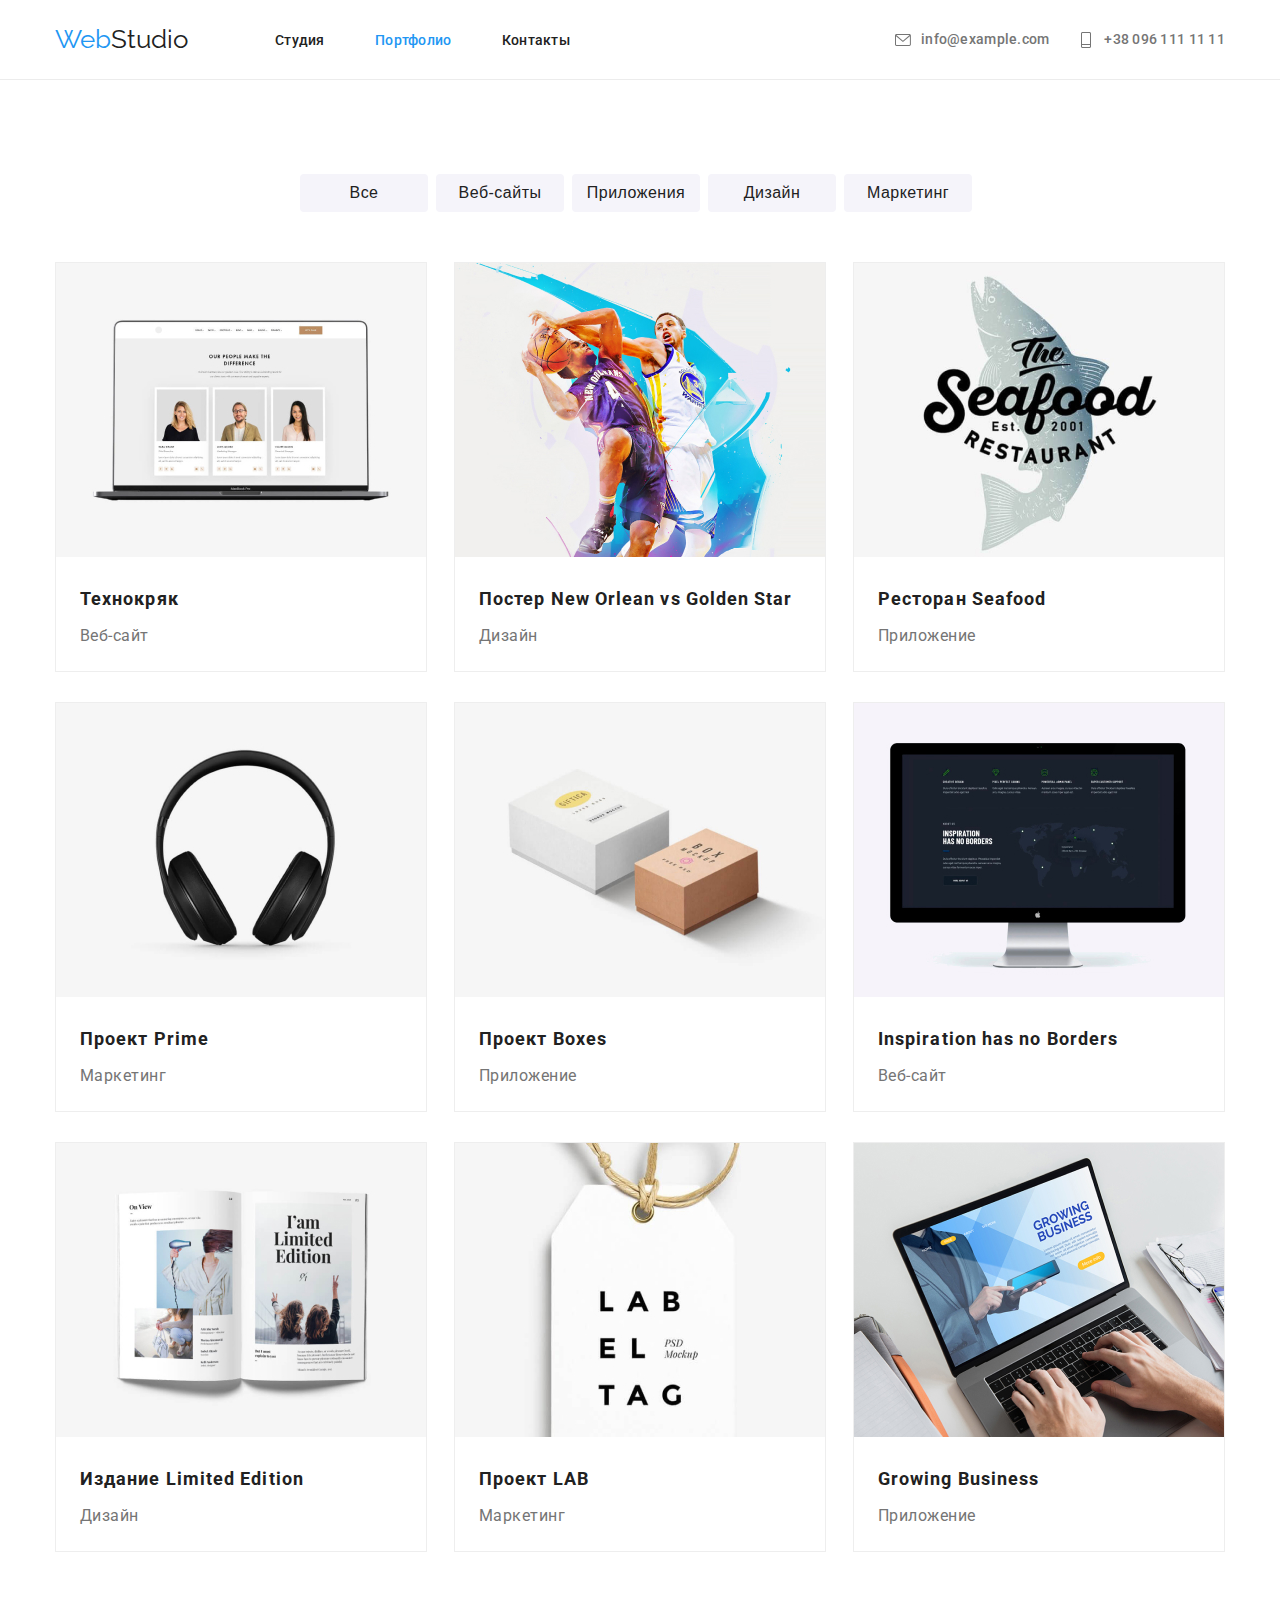
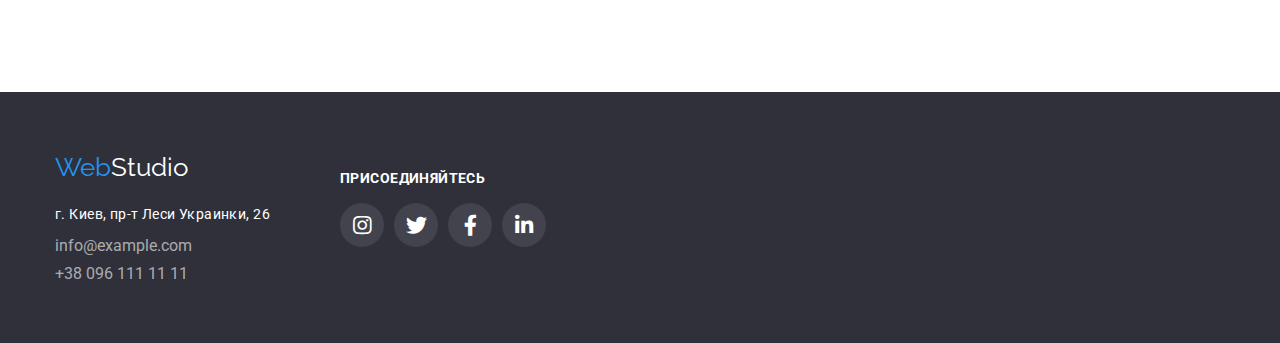
==== commit 09b455cf: "corrections were made for the previous hw" ====
--- a/portfolio.html
+++ b/portfolio.html
@@ -13,8 +13,8 @@
 <body>
     <header>
         <nav>
-            <a href="./index.html">
-                <h2 class="logo"><span class="accent">Web</span>Studio</h2>
+            <a href="./index.html" class="logo">
+                <span class="accent">Web</span>Studio
             </a>
             <ul class="navigation-links-list">
                 <li>
@@ -27,16 +27,24 @@
                     <a href="#" class="navigation-links">Контакты</a>
                 </li>
             </ul>
-            <address>
-                <ul class="navigation-contacts-list">
-                    <li>
-                        <a href="mailto:info@example.com" class="navigation-contacts">info@example.com</a>
-                    </li>
-                    <li>
-                        <a href="tel:+380961111111" class="navigation-contacts">+38 096 111 11 11</a>
-                    </li>
-                </ul>
-            </address>
+            <ul class="navigation-contacts-list">
+                <li>
+                    <a href="mailto:info@example.com" class="navigation-contacts">
+                        <svg class="permanent-customers-icon">
+                            <use href="./images/contact-icons.svg#email"></use>
+                        </svg>
+                        info@example.com
+                    </a>
+                </li>
+                <li>
+                    <a href="tel:+380961111111" class="navigation-contacts">
+                        <svg class="permanent-customers-icon">
+                            <use href="./images/contact-icons.svg#phonebook"></use>
+                        </svg>
+                        +38 096 111 11 11
+                    </a>
+                </li>
+            </ul>
         </nav>
     </header>
     <!-- PORTFOLIO -->
@@ -122,8 +130,8 @@
     <footer>
         <div class="footer-content">
             <div class="footer-address-container">
-                <a href="./index.html">
-                    <h2 class="logo"><span class="accent">Web</span>Studio</h2>
+                <a href="./index.html" class="logo">
+                    <span class="accent">Web</span>Studio
                 </a>
                 <address>
                     <a href="https://goo.gl/maps/zEhUCx4hJLJ11no69">г. Киев, пр-т Леси Украинки, 26</a>
--- a/css/style.css
+++ b/css/style.css
@@ -104,7 +104,7 @@
 }
 
 .navigation-contacts-list {
-  width: 300px;
+  width: 330px;
   justify-content: space-between;
 }
 
@@ -125,8 +125,21 @@
   letter-spacing: 0.02em;
 }
 
+.navigation-links:hover,
+.navigation-links:focus {
+  color: var(--txt-c-accent);
+}
+
 .navigation-contacts {
+  display: flex;
   color: var(--txt-c-grey);
+}
+
+.navigation-contacts svg {
+  width: 16px;
+  height: 16px;
+  fill: var(--txt-c-grey);
+  margin-right: 10px;
 }
 
 .accent {
@@ -137,6 +150,11 @@
 .navigation-contacts:focus {
   color: var(--txt-c-accent);
 }
+
+.navigation-contacts:hover svg,
+.navigation-contacts:focus svg {
+  fill: var(--txt-c-accent);
+}
 /* --- /HEADER --- */
 
 /* --- MAIN --- */
@@ -146,10 +164,13 @@
   display: flex;
   justify-content: center;
   align-items: center;
-  background-image: url("/images/banner.png");
-  /* background-position: 0 0; */
+  background: var(--c-dark);
+  background-image: linear-gradient(
+      rgba(47, 48, 58, 0.4),
+      rgba(47, 48, 58, 0.4)
+    ),
+    url("../images/banner-bg.png");
   background-size: cover;
-  background: var(--c-dark);
   color: var(--c-light);
   padding: 200px 0px;
 }
@@ -275,8 +296,8 @@
   color: #afb1b8;
 }
 
-.team-member-social-link i:hover,
-.team-member-social-link i:focus {
+.team-member-social-link:hover i,
+.team-member-social-link:focus i {
   display: flex;
   justify-content: center;
   align-items: center;
@@ -303,6 +324,10 @@
   justify-content: space-between;
 }
 
+.permanent-customers-list svg {
+  fill: #afb1b8;
+}
+
 .permanent-customers-list li {
   width: 170px;
   height: 90px;
@@ -315,13 +340,18 @@
   margin: 50px 0 0 0;
 }
 
+.permanent-customers-icon {
+  fill: fff;
+  height: 47px;
+}
+
 .permanent-customers-list li:hover,
-.permanent-customers-img path:hover {
-  fill: var(--c-accent);
+.permanent-customers-list li:focus {
   border: 1px solid var(--c-accent);
 }
 
-img path {
+.permanent-customers-list li:hover .permanent-customers-icon,
+.permanent-customers-list li:focus .permanent-customers-icon {
   fill: var(--c-accent);
 }
 
@@ -346,7 +376,10 @@
 
 footer .logo {
   color: var(--txt-c-light);
-  margin-bottom: 20px;
+}
+
+footer address {
+  margin-top: 20px;
 }
 
 footer address a {
@@ -396,8 +429,8 @@
   background: #42434d;
 }
 
-.footer-social-link i:hover,
-.footer-social-link i:focus {
+.footer-social-link:hover i,
+.footer-social-link:focus i {
   display: flex;
   justify-content: center;
   align-items: center;
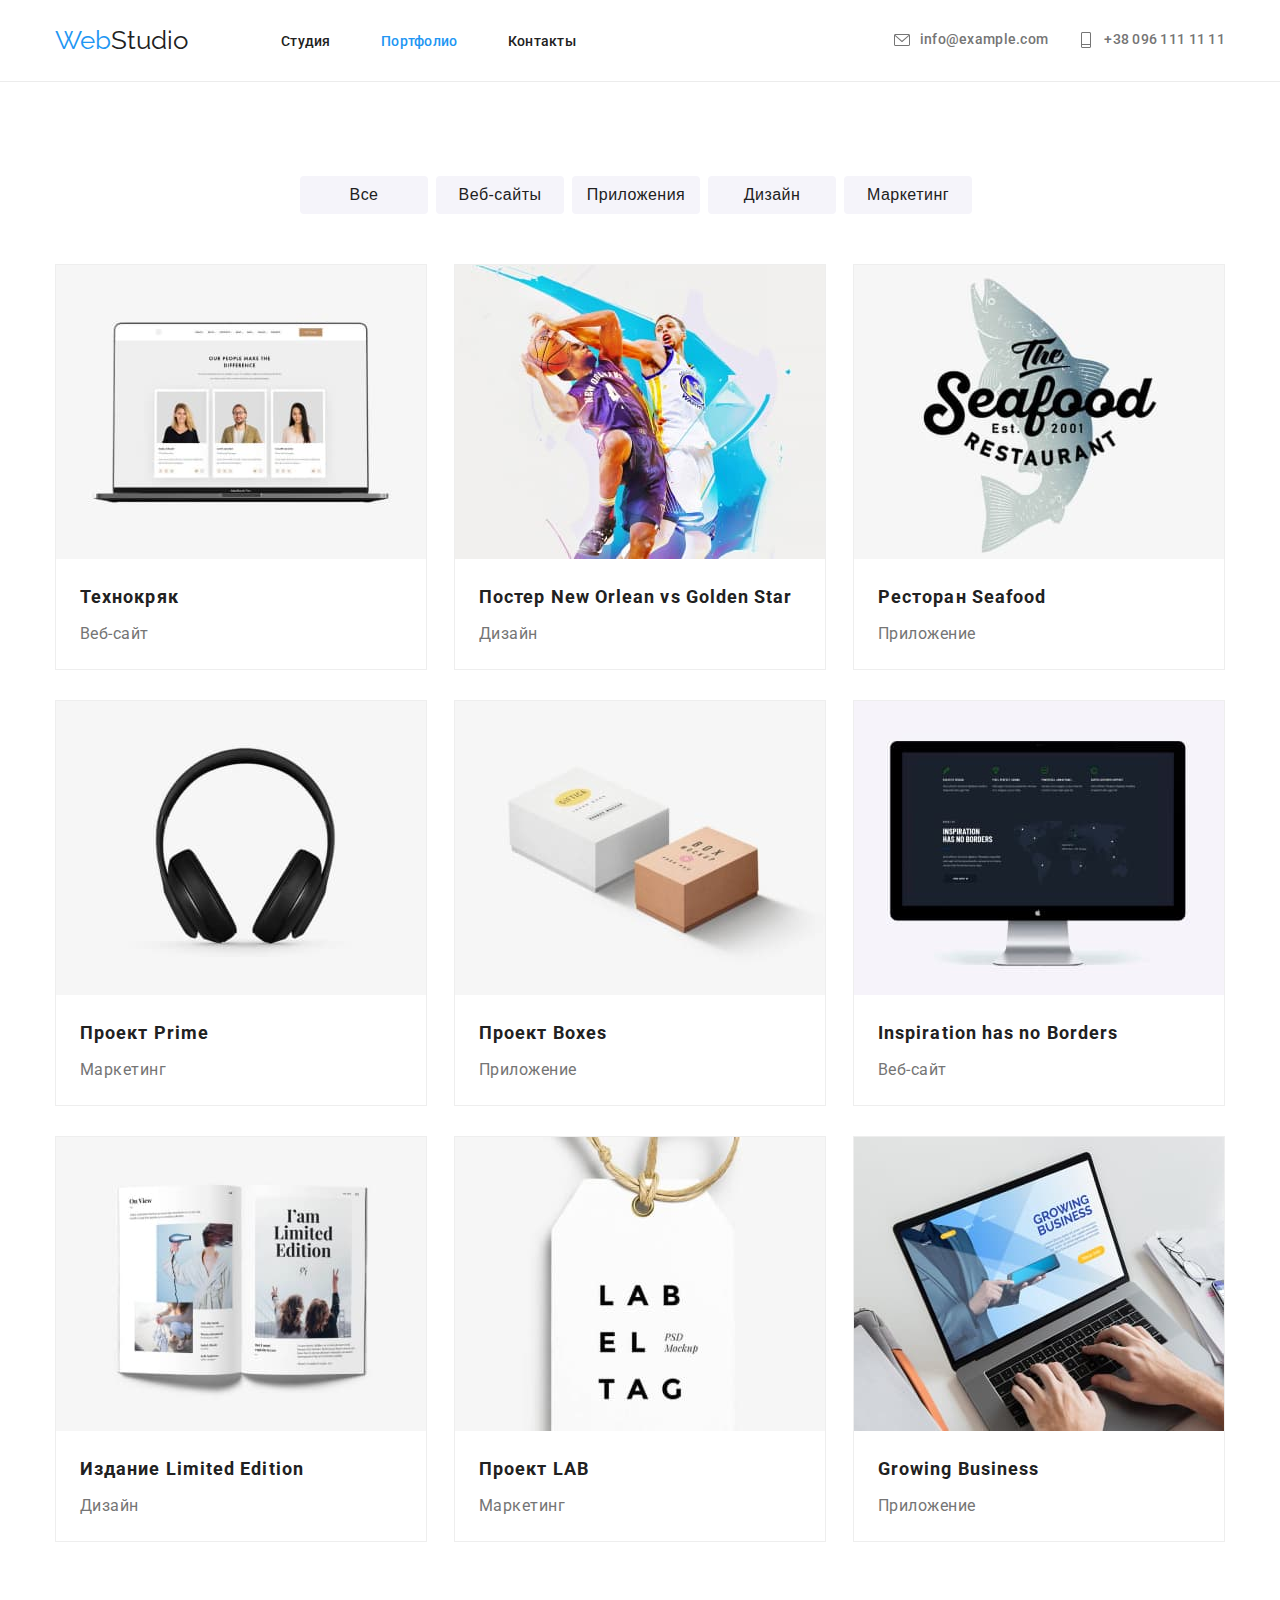
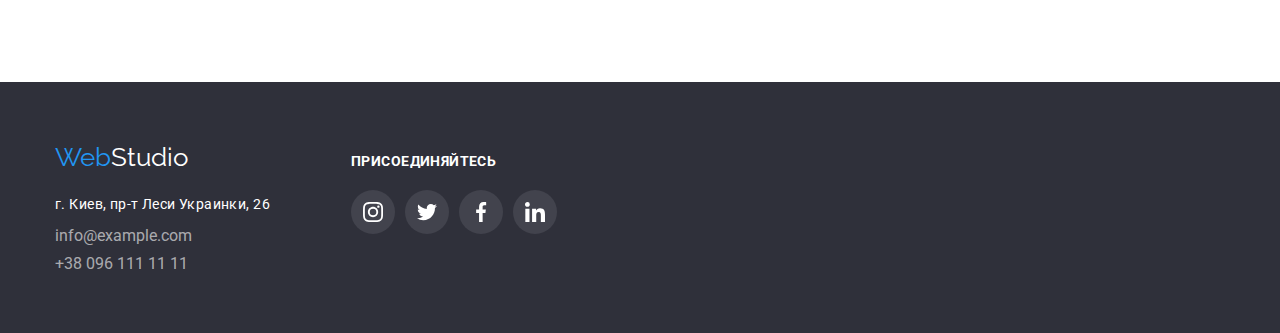
==== commit efbdec58: "Fixed comments" ====
--- a/portfolio.html
+++ b/portfolio.html
@@ -12,45 +12,47 @@
 </head>
 <body>
     <header>
-        <nav>
-            <a href="./index.html" class="logo">
-                <span class="accent">Web</span>Studio
-            </a>
-            <ul class="navigation-links-list">
-                <li>
-                    <a href="./index.html" class="navigation-links">Студия</a>
-                </li>
-                <li>
-                    <a href="./portfolio.html" class="navigation-links accent">Портфолио</a>
-                </li>
-                <li>
-                    <a href="#" class="navigation-links">Контакты</a>
-                </li>
-            </ul>
+        <div class="container">
+            <nav>
+                <a href="./index.html" class="logo">
+                    <span class="accent">Web</span>Studio
+                </a>
+                <ul class="navigation-links-list">
+                    <li>
+                        <a href="./index.html" class="navigation-links">Студия</a>
+                    </li>
+                    <li>
+                        <a href="./portfolio.html" class="navigation-links accent">Портфолио</a>
+                    </li>
+                    <li>
+                        <a href="#" class="navigation-links">Контакты</a>
+                    </li>
+                </ul>
+            </nav>
             <ul class="navigation-contacts-list">
                 <li>
                     <a href="mailto:info@example.com" class="navigation-contacts">
-                        <svg class="permanent-customers-icon">
-                            <use href="./images/contact-icons.svg#email"></use>
+                        <svg width="16">
+                            <use href="./images/all-pages-icons.svg#email"></use>
                         </svg>
                         info@example.com
                     </a>
                 </li>
                 <li>
                     <a href="tel:+380961111111" class="navigation-contacts">
-                        <svg class="permanent-customers-icon">
-                            <use href="./images/contact-icons.svg#phonebook"></use>
+                        <svg width="10">
+                            <use href="./images/all-pages-icons.svg#phonebook"></use>
                         </svg>
                         +38 096 111 11 11
                     </a>
                 </li>
             </ul>
-        </nav>
+        </div>
     </header>
-    <!-- PORTFOLIO -->
     <main>
+        <!-- PORTFOLIO -->
         <section class="portfolio-section">
-            <div class="portfolio-content">
+            <div class="container">
                 <ul class="portfolio-contentbuttons">
                     <li><button type="button" class="portfolio-button">Все</button></li>
                     <li><button type="button" class="portfolio-button">Веб-сайты</button></li>
@@ -61,65 +63,83 @@
                 <ul class="project-preview-container">
                     <li class="project-preview">
                         <a href="#" class="project-preview-links">
-                            <img src="./images/portfolio/technokryak.jpg" alt="Технокряк">
-                            <h4>Технокряк</h4>
-                            <p>Веб-сайт</p>
-                        </a>
-                    </li>
-                    <li class="project-preview">
-                        <a href="#" class="project-preview-links">
-                            <img src="./images/portfolio/new-orlean-vs-golden-star.jpg" class="project-preview-picture" alt="Постер New Orlean vs Golden Star">
-                            <h4>Постер New Orlean vs Golden Star</h4>
-                            <p>Дизайн</p>
-                        </a>
-                    </li>
-                    <li class="project-preview">
-                        <a href="#" class="project-preview-links">
-                            <img src="./images/portfolio/seafood-restaurant.jpg" class="project-preview-picture" alt="">
-                            <h4>Ресторан Seafood</h4>
-                            <p>Приложение</p>
-                        </a>
-                    </li>
-                    <li class="project-preview">
-                        <a href="#" class="project-preview-links">
-                            <img src="./images/portfolio/prime-project.jpg" class="project-preview-picture" alt="Ресторан Seafood">
-                            <h4>Проект Prime</h4>
-                            <p>Маркетинг</p>
-                        </a>
-                    </li>
-                    <li class="project-preview">
-                        <a href="#" class="project-preview-links">
-                            <img src="./images/portfolio/boxes-project.jpg" class="project-preview-picture" alt="Проект Boxes">
-                            <h4>Проект Boxes</h4>
-                            <p>Приложение</p>
-                        </a>
-                    </li>
-                    <li class="project-preview">
-                        <a href="#" class="project-preview-links">
-                            <img src="./images/portfolio/inspiration-has-no-borders.jpg" class="project-preview-picture" alt="Inspiration has no Borders">
-                            <h4>Inspiration has no Borders</h4>
-                            <p>Веб-сайт</p>
-                        </a>
-                    </li>
-                    <li class="project-preview">
-                        <a href="#" class="project-preview-links">
-                            <img src="./images/portfolio/limited-edition.jpg" class="project-preview-picture" alt="Издание Limited Edition">
-                            <h4>Издание Limited Edition</h4>
-                            <p>Дизайн</p>
-                        </a>
-                    </li>
-                    <li class="project-preview">
-                        <a href="#" class="project-preview-links">
-                            <img src="./images/portfolio/lab-project.jpg" class="project-preview-picture" alt="Проект LAB">
-                            <h4>Проект LAB</h4>
-                            <p>Маркетинг</p>
-                        </a>
-                    </li>
-                    <li class="project-preview">
-                        <a href="#" class="project-preview-links">
-                            <img src="./images/portfolio/growing-business.jpg" class="project-preview-picture" alt="Growing Business">
-                            <h4>Growing Business</h4>
-                            <p>Приложение</p>
+                            <img src="./images/portfolio/technokryak.jpg" class="project-preview-picture" alt="Технокряк" width="370">
+                            <div class="about-project-preview">
+                                <h2>Технокряк</h2>
+                                <p>Веб-сайт</p>
+                            </div>
+                        </a>
+                    </li>
+                    <li class="project-preview">
+                        <a href="#" class="project-preview-links">
+                            <img src="./images/portfolio/new-orlean-vs-golden-star.jpg" class="project-preview-picture" alt="Постер New Orlean vs Golden Star" width="370">
+                            <div class="about-project-preview">
+                                <h2>Постер New Orlean vs Golden Star</h2>
+                                <p>Дизайн</p>
+                            </div>
+                        </a>
+                    </li>
+                    <li class="project-preview">
+                        <a href="#" class="project-preview-links">
+                            <img src="./images/portfolio/seafood-restaurant.jpg" class="project-preview-picture" alt="Ресторан Seafood" width="370">
+                            <div class="about-project-preview">
+                                <h2>Ресторан Seafood</h2>
+                                <p>Приложение</p>
+                            </div>
+                        </a>
+                    </li>
+                    <li class="project-preview">
+                        <a href="#" class="project-preview-links">
+                            <img src="./images/portfolio/prime-project.jpg" class="project-preview-picture" alt="Проект Prime" width="370">
+                            <div class="about-project-preview">
+                                <h2>Проект Prime</h2>
+                                <p>Маркетинг</p>
+                            </div>
+                        </a>
+                    </li>
+                    <li class="project-preview">
+                        <a href="#" class="project-preview-links">
+                            <img src="./images/portfolio/boxes-project.jpg" class="project-preview-picture" alt="Проект Boxes" width="370">
+                            <div class="about-project-preview">
+                                <h2>Проект Boxes</h2>
+                                <p>Приложение</p>
+                            </div>
+                        </a>
+                    </li>
+                    <li class="project-preview">
+                        <a href="#" class="project-preview-links">
+                            <img src="./images/portfolio/inspiration-has-no-borders.jpg" class="project-preview-picture" alt="Inspiration has no Borders" width="370">
+                            <div class="about-project-preview">
+                                <h2>Inspiration has no Borders</h2>
+                                <p>Веб-сайт</p>
+                            </div>
+                        </a>
+                    </li>
+                    <li class="project-preview">
+                        <a href="#" class="project-preview-links">
+                            <img src="./images/portfolio/limited-edition.jpg" class="project-preview-picture" alt="Издание Limited Edition" width="370">
+                            <div class="about-project-preview">
+                                <h2>Издание Limited Edition</h2>
+                                <p>Дизайн</p>
+                            </div>
+                        </a>
+                    </li>
+                    <li class="project-preview">
+                        <a href="#" class="project-preview-links">
+                            <img src="./images/portfolio/lab-project.jpg" class="project-preview-picture" alt="Проект LAB" width="370">
+                            <div class="about-project-preview">
+                                <h2>Проект LAB</h2>
+                                <p>Маркетинг</p>
+                            </div>
+                        </a>
+                    </li>
+                    <li class="project-preview">
+                        <a href="#" class="project-preview-links">
+                            <img src="./images/portfolio/growing-business.jpg" class="project-preview-picture" alt="Growing Business" width="370">
+                            <div class="about-project-preview">
+                                <h2>Growing Business</h2>
+                                <p>Приложение</p>
+                            </div>
                         </a>
                     </li>
                 </ul>
@@ -128,7 +148,7 @@
         <!-- /PORTFOLIO -->
     </main>
     <footer>
-        <div class="footer-content">
+        <div class="container">
             <div class="footer-address-container">
                 <a href="./index.html" class="logo">
                     <span class="accent">Web</span>Studio
@@ -148,12 +168,33 @@
             <div class="footer-social-container">
                 <h6>Присоединяйтесь</h6>
                 <ul class="footer-social">
-                    <li><a href="https://www.instagram.com/" class="footer-social-link"><i class="fab fa-instagram"></i></a>
-                    </li>
-                    <li><a href="https://twitter.com/" class="footer-social-link"><i class="fab fa-twitter"></i></a></li>
-                    <li><a href="https://facebook.com/" class="footer-social-link"><i class="fab fa-facebook-f"></i></a></i>
-                    </li>
-                    <li><a href="https://linkedin.com/" class="footer-social-link"><i class="fab fa-linkedin-in"></i></a>
+                    <li>
+                        <a href="https://www.instagram.com/" class="footer-social-link">
+                            <svg width="20">
+                                <use href="./images/all-pages-icons.svg#instagram"></use>
+                            </svg>
+                        </a>
+                    </li>
+                    <li>
+                        <a href="https://twitter.com/" class="footer-social-link">
+                            <svg width="20">
+                                <use href="./images/all-pages-icons.svg#twitter"></use>
+                            </svg>
+                        </a>
+                    </li>
+                    <li>
+                        <a href="https://facebook.com/" class="footer-social-link">
+                            <svg width="20">
+                                <use href="./images/all-pages-icons.svg#facebook"></use>
+                            </svg>
+                        </a>
+                    </li>
+                    <li>
+                        <a href="https://linkedin.com/" class="footer-social-link">
+                            <svg width="20">
+                                <use href="./images/all-pages-icons.svg#linkedin"></use>
+                            </svg>
+                        </a>
                     </li>
                 </ul>
             </div>
--- a/css/style.css
+++ b/css/style.css
@@ -22,16 +22,15 @@
   margin: 0;
 }
 
-header {
-  border-bottom: 1px solid #ececec;
+.container {
+  width: 1200px;
+  padding: 94px 15px;
+  box-sizing: border-box;
+  margin: 0 auto;
 }
 
 nav {
   display: flex;
-  justify-content: space-between;
-  margin: 0px auto;
-  height: 79px;
-  width: 1170px;
   align-items: center;
 }
 
@@ -61,12 +60,12 @@
   margin: 0px;
 }
 
-h3 {
+h2 {
   font-weight: bold;
   font-size: 36px;
   line-height: 1.67;
   letter-spacing: 0.03em;
-  margin: 0px;
+  margin: 0 0 50px 0;
 }
 
 h4 {
@@ -94,25 +93,39 @@
 
 /* --- HEADER --- */
 header {
-  justify-content: center;
-}
-
-.navigation-links-list {
-  width: 295px;
-  justify-content: space-between;
-  margin-left: -238px;
-}
-
-.navigation-contacts-list {
-  width: 330px;
-  justify-content: space-between;
+  border-bottom: 1px solid #ececec;
+  display: flex;
+  justify-content: center;
+  box-sizing: border-box;
+}
+
+header .container {
+  padding: 25px 15px;
+  display: flex;
+  justify-content: space-between;
+  align-items: center;
 }
 
 .logo {
   font-family: var(--font-logo);
   font-size: 26px;
   line-height: 1.19;
-  margin: 0;
+  margin: 0 93px 0 0;
+}
+
+.navigation-links-list {
+  width: 295px;
+  justify-content: space-between;
+  margin: 0;
+}
+
+.navigation-contacts-list {
+  justify-content: space-between;
+  margin: 0;
+}
+
+.navigation-contacts-list li:last-child {
+  margin-left: 30px;
 }
 
 .navigation-links,
@@ -169,10 +182,13 @@
       rgba(47, 48, 58, 0.4),
       rgba(47, 48, 58, 0.4)
     ),
-    url("../images/banner-bg.png");
+    url("../images/banner-bg.jpg");
   background-size: cover;
   color: var(--c-light);
-  padding: 200px 0px;
+}
+
+.banner-section .container {
+  padding: 200px 15px;
 }
 
 .banner-section-content {
@@ -195,8 +211,6 @@
 
 /* --- OUR FEATURES --- */
 .our-features-list {
-  width: 1170px;
-  margin: 95px auto;
   justify-content: space-between;
 }
 
@@ -225,15 +239,14 @@
 /* --- /OUR FEATURES --- */
 
 /* --- WHAT ARE WE DO --- */
-.what-are-we-do-content {
-  width: 1170px;
+.what-are-we-do-section .container {
   text-align: center;
-  margin: 0 auto;
+  padding-top: 0;
 }
 
 .what-are-we-do-examples {
   justify-content: space-between;
-  margin: 50px 0px 94px 0px;
+  margin: 0;
 }
 /* --- /WHAT ARE WE DO --- */
 
@@ -241,18 +254,12 @@
 .our-team-section {
   text-align: center;
   background: var(--c-grey);
-  padding: 94px 0;
-}
-
-.our-team-content {
-  width: 1170px;
-  margin: 0px auto;
 }
 
 .team-members {
   display: flex;
   justify-content: space-between;
-  margin: 50px 0 0 0;
+  margin: 0;
 }
 
 .team-member {
@@ -266,8 +273,12 @@
   border-radius: 0px 0px 4px 4px;
 }
 
+.about-team-member {
+  padding: 30px 32px;
+}
+
 .team-member h5 {
-  margin: 30px 0px 10px 0px;
+  margin: 0 0 10px 0;
 }
 
 .team-member p {
@@ -281,7 +292,6 @@
 .team-member-social {
   width: 206px;
   justify-content: space-between;
-  margin-bottom: 30px;
 }
 
 .team-member-social-link {
@@ -291,166 +301,156 @@
   width: 44px;
   height: 44px;
   border-radius: 22px;
+  fill: #afb1b8;
+}
+
+.team-member-social-link svg {
+  height: 20px;
+}
+
+.team-member-social-link:hover,
+.team-member-social-link:focus {
+  background: var(--c-accent);
+}
+
+.team-member-social-link:hover svg,
+.team-member-social-link:focus svg {
+  fill: var(--txt-c-light);
+}
+/* --- /OUR TEAM --- */
+
+/* --- PERMANENT CUSTOMERS --- */
+.permanent-customers-section {
+  text-align: center;
+}
+
+.permanent-customers-list {
+  justify-content: space-between;
+  margin: 0;
+}
+
+.permanent-customers-list svg {
+  fill: #afb1b8;
+}
+
+.permanent-customers-list li {
+  /* width: 170px;
+  height: 90px; */
+  display: flex;
+  justify-content: center;
+  align-items: center;
+  border: 1px solid #afb1b8;
+  box-sizing: border-box;
+  border-radius: 4px;
+  margin: 0;
+}
+
+.permanent-customers-list a {
+  display: flex;
+  width: 170px;
+  height: 90px;
+  justify-content: center;
+  align-items: center;
+}
+
+.permanent-customers-icon {
+  fill: fff;
+  max-height: 90px;
+}
+
+.permanent-customers-list li:hover,
+.permanent-customers-list a:focus {
+  border: 1px solid var(--c-accent);
+  cursor: pointer;
+}
+
+.permanent-customers-list li:hover .permanent-customers-icon,
+.permanent-customers-list a:focus .permanent-customers-icon {
+  fill: var(--c-accent);
+}
+/* --- /PERMANENT CUSTOMERS --- */
+/* --- /MAIN --- */
+
+/* --- FOOTER --- */
+footer {
+  background: var(--c-dark);
+}
+
+footer .container {
+  display: flex;
+  padding: 60px 15px;
+}
+
+footer a {
   text-decoration: none;
-  font-size: 21px;
-  color: #afb1b8;
-}
-
-.team-member-social-link:hover i,
-.team-member-social-link:focus i {
+}
+
+footer .logo {
+  color: var(--txt-c-light);
+}
+
+footer address {
+  margin-top: 20px;
+}
+
+footer address a {
+  font-size: 14px;
+  line-height: 1.71;
+  letter-spacing: 0.03em;
+  color: var(--txt-c-light);
+}
+
+.footer-contacts-list {
+  display: flex;
+  flex-direction: column;
+  margin: 9px 0 0 0;
+}
+
+.footer-contacts-list li:first-child {
+  margin-bottom: 9px;
+}
+
+.footer-contacts {
+  color: var(--txt-c-grey-light);
+}
+
+.footer-social {
+  width: 206px;
+  justify-content: space-between;
+  margin: 20px 0 0 0;
+}
+
+.footer-social-container {
+  display: flex;
+  flex-direction: column;
+  color: var(--txt-c-light);
+  margin: 12px 0 0 70px;
+}
+
+.footer-social-link {
   display: flex;
   justify-content: center;
   align-items: center;
   width: 44px;
   height: 44px;
   border-radius: 22px;
+  fill: var(--txt-c-light);
+  background: #42434d;
+}
+
+.footer-social-link svg {
+  height: 20px;
+}
+
+.footer-social-link:hover,
+.footer-social-link:focus {
   background: var(--c-accent);
-  color: var(--txt-c-light);
-}
-/* --- /OUR TEAM --- */
-
-/* --- PERMANENT CUSTOMERS --- */
-.permanent-customers-section {
-  padding: 94px 0;
-}
-
-.permanent-customers-content {
-  width: 1170px;
-  margin: 0 auto;
-  text-align: center;
-}
-
-.permanent-customers-list {
-  justify-content: space-between;
-}
-
-.permanent-customers-list svg {
-  fill: #afb1b8;
-}
-
-.permanent-customers-list li {
-  width: 170px;
-  height: 90px;
-  display: flex;
-  justify-content: center;
-  align-items: center;
-  border: 1px solid #afb1b8;
-  box-sizing: border-box;
-  border-radius: 4px;
-  margin: 50px 0 0 0;
-}
-
-.permanent-customers-icon {
-  fill: fff;
-  height: 47px;
-}
-
-.permanent-customers-list li:hover,
-.permanent-customers-list li:focus {
-  border: 1px solid var(--c-accent);
-}
-
-.permanent-customers-list li:hover .permanent-customers-icon,
-.permanent-customers-list li:focus .permanent-customers-icon {
-  fill: var(--c-accent);
-}
-
-/* --- /PERMANENT CUSTOMERS --- */
-/* --- /MAIN --- */
-
-/* --- FOOTER --- */
-footer {
-  background: var(--c-dark);
-  padding: 60px 0;
-}
-
-.footer-content {
-  width: 1170px;
-  margin: 0 auto;
-  display: flex;
-}
-
-footer a {
-  text-decoration: none;
-}
-
-footer .logo {
-  color: var(--txt-c-light);
-}
-
-footer address {
-  margin-top: 20px;
-}
-
-footer address a {
-  font-size: 14px;
-  line-height: 1.71;
-  letter-spacing: 0.03em;
-  color: var(--txt-c-light);
-}
-
-.footer-contacts-list {
-  display: flex;
-  flex-direction: column;
-  margin: 9px 0 0 0;
-}
-
-.footer-contacts-list li:first-child {
-  margin-bottom: 9px;
-}
-
-.footer-contacts {
-  color: var(--txt-c-grey-light);
-}
-
-.footer-social {
-  width: 206px;
-  justify-content: space-between;
-}
-
-.footer-social-container {
-  display: flex;
-  flex-direction: column;
-  justify-content: center;
-  color: var(--txt-c-light);
-  margin-left: 70px;
-}
-
-.footer-social-link {
-  display: flex;
-  justify-content: center;
-  align-items: center;
-  width: 44px;
-  height: 44px;
-  border-radius: 22px;
-  text-decoration: none;
-  font-size: 21px;
-  color: var(--txt-c-light);
-  background: #42434d;
-}
-
-.footer-social-link:hover i,
-.footer-social-link:focus i {
-  display: flex;
-  justify-content: center;
-  align-items: center;
-  width: 44px;
-  height: 44px;
-  border-radius: 22px;
-  background: var(--c-accent);
-  color: var(--txt-c-light);
 }
 /* --- /FOOTER --- */
 
 /* --- PORTFOLIO --- */
 .portfolio-section {
   background: var(--c-light);
-  padding: 94px 0;
-}
-
-.portfolio-content {
-  width: 1170px;
-  margin: 0 auto;
 }
 
 .portfolio-button {
@@ -494,17 +494,29 @@
   margin-bottom: 30px;
 }
 
-.project-preview-picture {
-  width: 370px;
+.about-project-preview {
+  padding: 20px 24px;
 }
 
 .project-preview a {
   text-decoration: none;
-}
-
-.project-preview-links h4 {
+  display: flex;
+  flex-direction: column;
+}
+
+.project-preview a:hover,
+.project-preview a:focus {
+  box-shadow: 0px 1px 1px rgba(0, 0, 0, 0.12), 0px 4px 4px rgba(0, 0, 0, 0.06),
+    1px 4px 6px rgba(0, 0, 0, 0.16);
+}
+
+.project-preview-links h2 {
+  font-weight: bold;
+  font-size: 18px;
+  line-height: 2;
+  letter-spacing: 0.06em;
   color: var(--txt-c-dark);
-  margin: 20px 24px 4px 24px;
+  margin: 0 0 4px 0;
 }
 
 .project-preview-links p {
@@ -512,6 +524,6 @@
   line-height: 1.87;
   letter-spacing: 0.03em;
   color: var(--txt-c-grey);
-  margin: 0 24px 20px 24px;
+  margin: 0;
 }
 /* --- /PORTFOLIO --- */
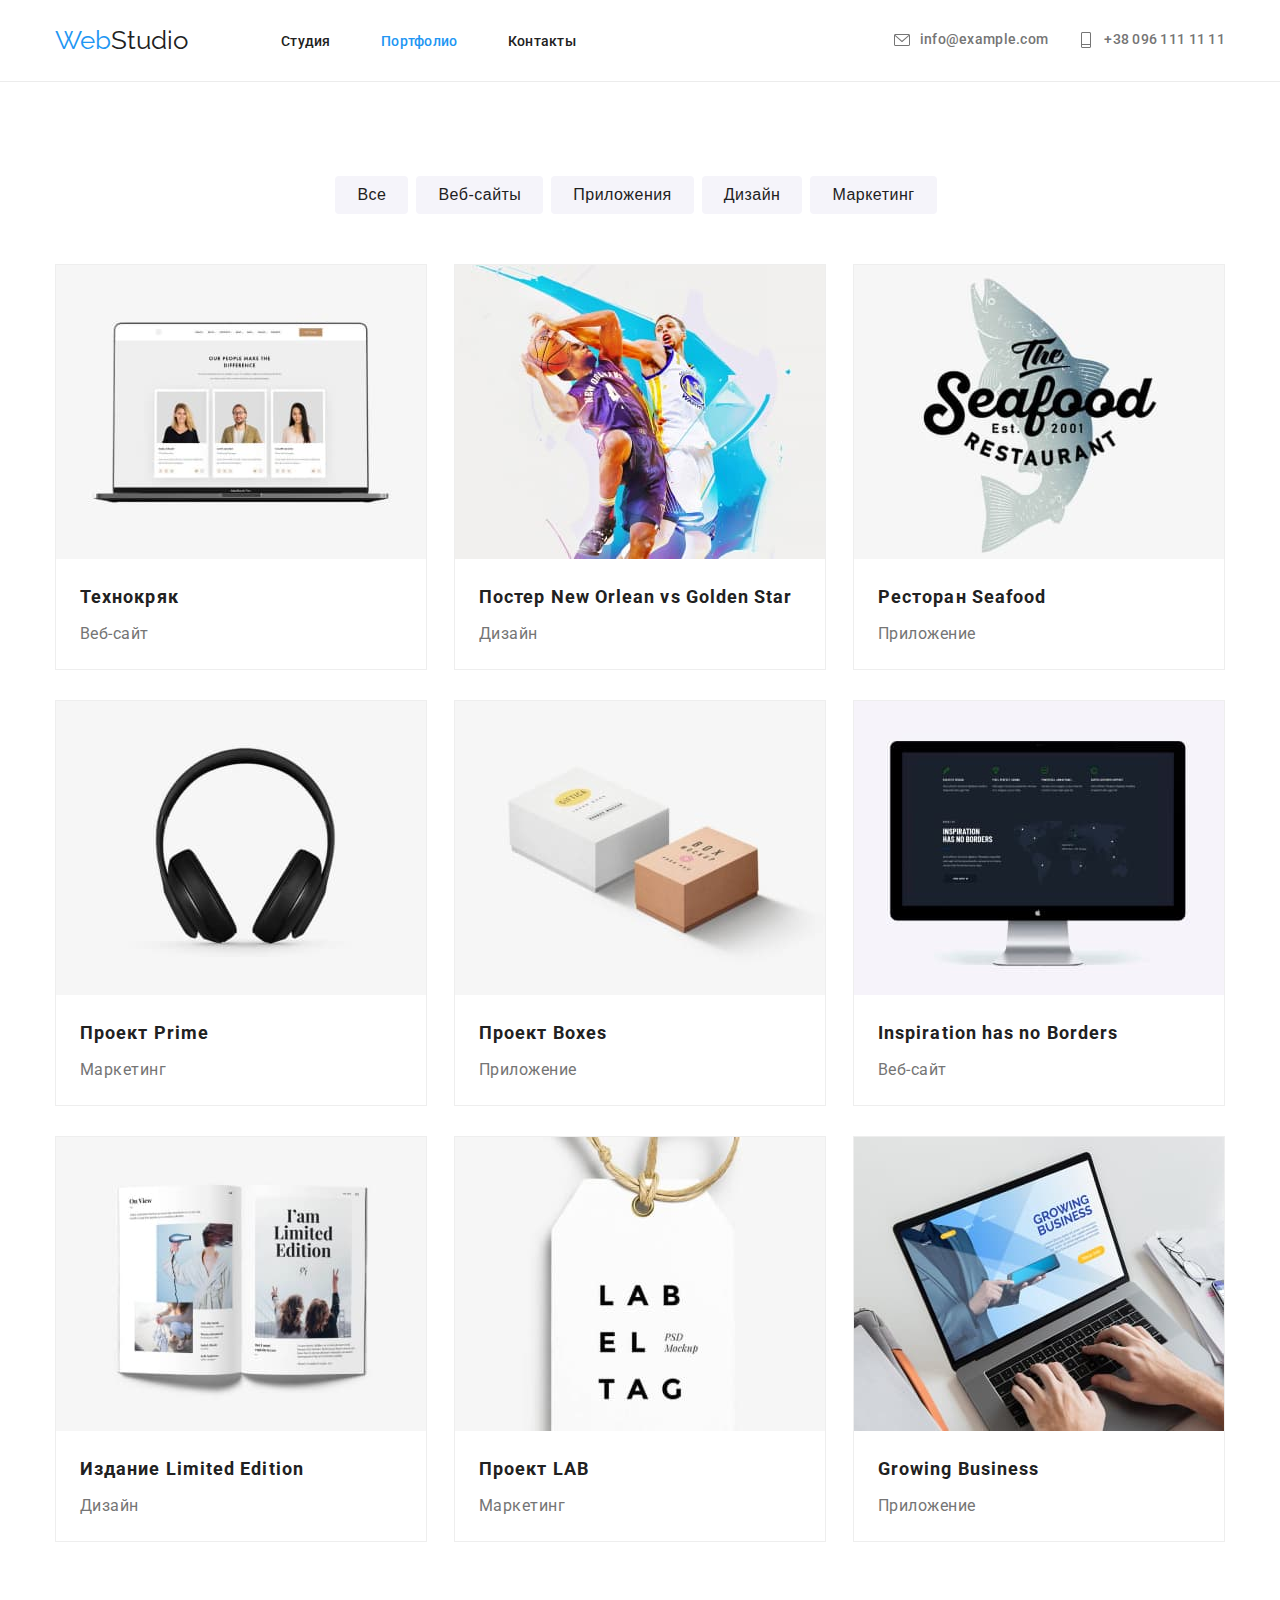
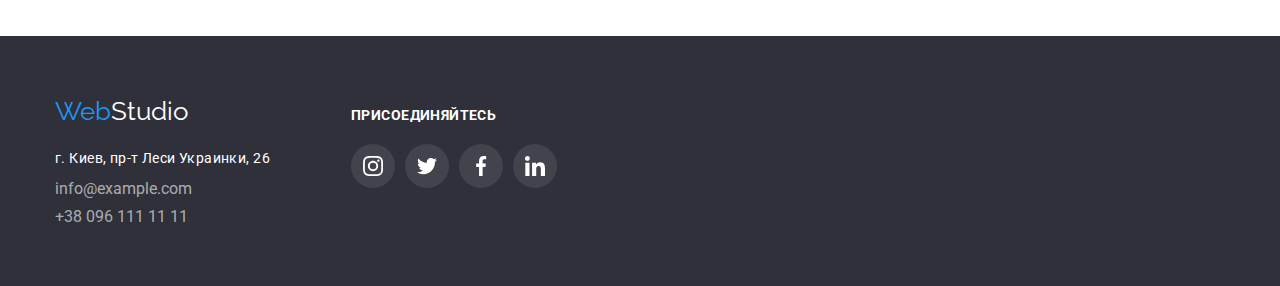
==== commit d83e6d86: "Recent edits" ====
--- a/portfolio.html
+++ b/portfolio.html
@@ -166,7 +166,7 @@
                 </ul>
             </div>
             <div class="footer-social-container">
-                <h6>Присоединяйтесь</h6>
+                <h3 class="h3-small">Присоединяйтесь</h3>
                 <ul class="footer-social">
                     <li>
                         <a href="https://www.instagram.com/" class="footer-social-link">
--- a/css/style.css
+++ b/css/style.css
@@ -24,9 +24,9 @@
 
 .container {
   width: 1200px;
-  padding: 94px 15px;
+  padding: 0 15px;
+  margin: 0 auto;
   box-sizing: border-box;
-  margin: 0 auto;
 }
 
 nav {
@@ -68,21 +68,14 @@
   margin: 0 0 50px 0;
 }
 
-h4 {
-  font-weight: bold;
-  font-size: 18px;
-  line-height: 2;
-  letter-spacing: 0.06em;
-}
-
-h5 {
+h3 {
   font-weight: 500;
   font-size: 16px;
   line-height: 1.19;
   letter-spacing: 0.03em;
 }
 
-h6 {
+.h3-small {
   font-weight: bold;
   font-size: 14px;
   line-height: 1.14;
@@ -97,10 +90,10 @@
   display: flex;
   justify-content: center;
   box-sizing: border-box;
+  padding: 25px 0;
 }
 
 header .container {
-  padding: 25px 15px;
   display: flex;
   justify-content: space-between;
   align-items: center;
@@ -210,8 +203,13 @@
 /* --- /BANNER --- */
 
 /* --- OUR FEATURES --- */
+.our-features-section {
+  padding: 96px 0;
+}
+
 .our-features-list {
   justify-content: space-between;
+  margin: 0;
 }
 
 .our-features {
@@ -229,6 +227,10 @@
   margin-bottom: 30px;
 }
 
+.our-features-img-wrapper svg {
+  height: 100px;
+}
+
 .our-features p {
   font-size: 14px;
   line-height: 1.71;
@@ -239,6 +241,10 @@
 /* --- /OUR FEATURES --- */
 
 /* --- WHAT ARE WE DO --- */
+.what-are-we-do-section {
+  padding-bottom: 96px;
+}
+
 .what-are-we-do-section .container {
   text-align: center;
   padding-top: 0;
@@ -254,6 +260,7 @@
 .our-team-section {
   text-align: center;
   background: var(--c-grey);
+  padding: 96px 0;
 }
 
 .team-members {
@@ -322,6 +329,7 @@
 /* --- PERMANENT CUSTOMERS --- */
 .permanent-customers-section {
   text-align: center;
+  padding: 96px 0;
 }
 
 .permanent-customers-list {
@@ -379,6 +387,7 @@
 footer .container {
   display: flex;
   padding: 60px 15px;
+  align-items: baseline;
 }
 
 footer a {
@@ -424,7 +433,7 @@
   display: flex;
   flex-direction: column;
   color: var(--txt-c-light);
-  margin: 12px 0 0 70px;
+  margin: 0 0 0 70px;
 }
 
 .footer-social-link {
@@ -451,12 +460,11 @@
 /* --- PORTFOLIO --- */
 .portfolio-section {
   background: var(--c-light);
+  padding: 94px 0;
 }
 
 .portfolio-button {
   background: var(--c-grey);
-  width: 128px;
-  height: 38px;
   border: none;
   border-radius: 4px;
   color: var(--txt-c-dark);
@@ -466,6 +474,7 @@
   letter-spacing: 0.03em;
   cursor: pointer;
   margin-right: 8px;
+  padding: 6px 22px;
 }
 
 .portfolio-button:focus,
@@ -485,12 +494,16 @@
   display: flex;
   flex-wrap: wrap;
   justify-content: space-between;
+  margin: 0;
 }
 
 .project-preview {
   width: 370px;
   background: var(--c-light);
   border: 1px solid #eeeeee;
+}
+
+.project-preview:not(:nth-last-child(-n + 3)) {
   margin-bottom: 30px;
 }
 
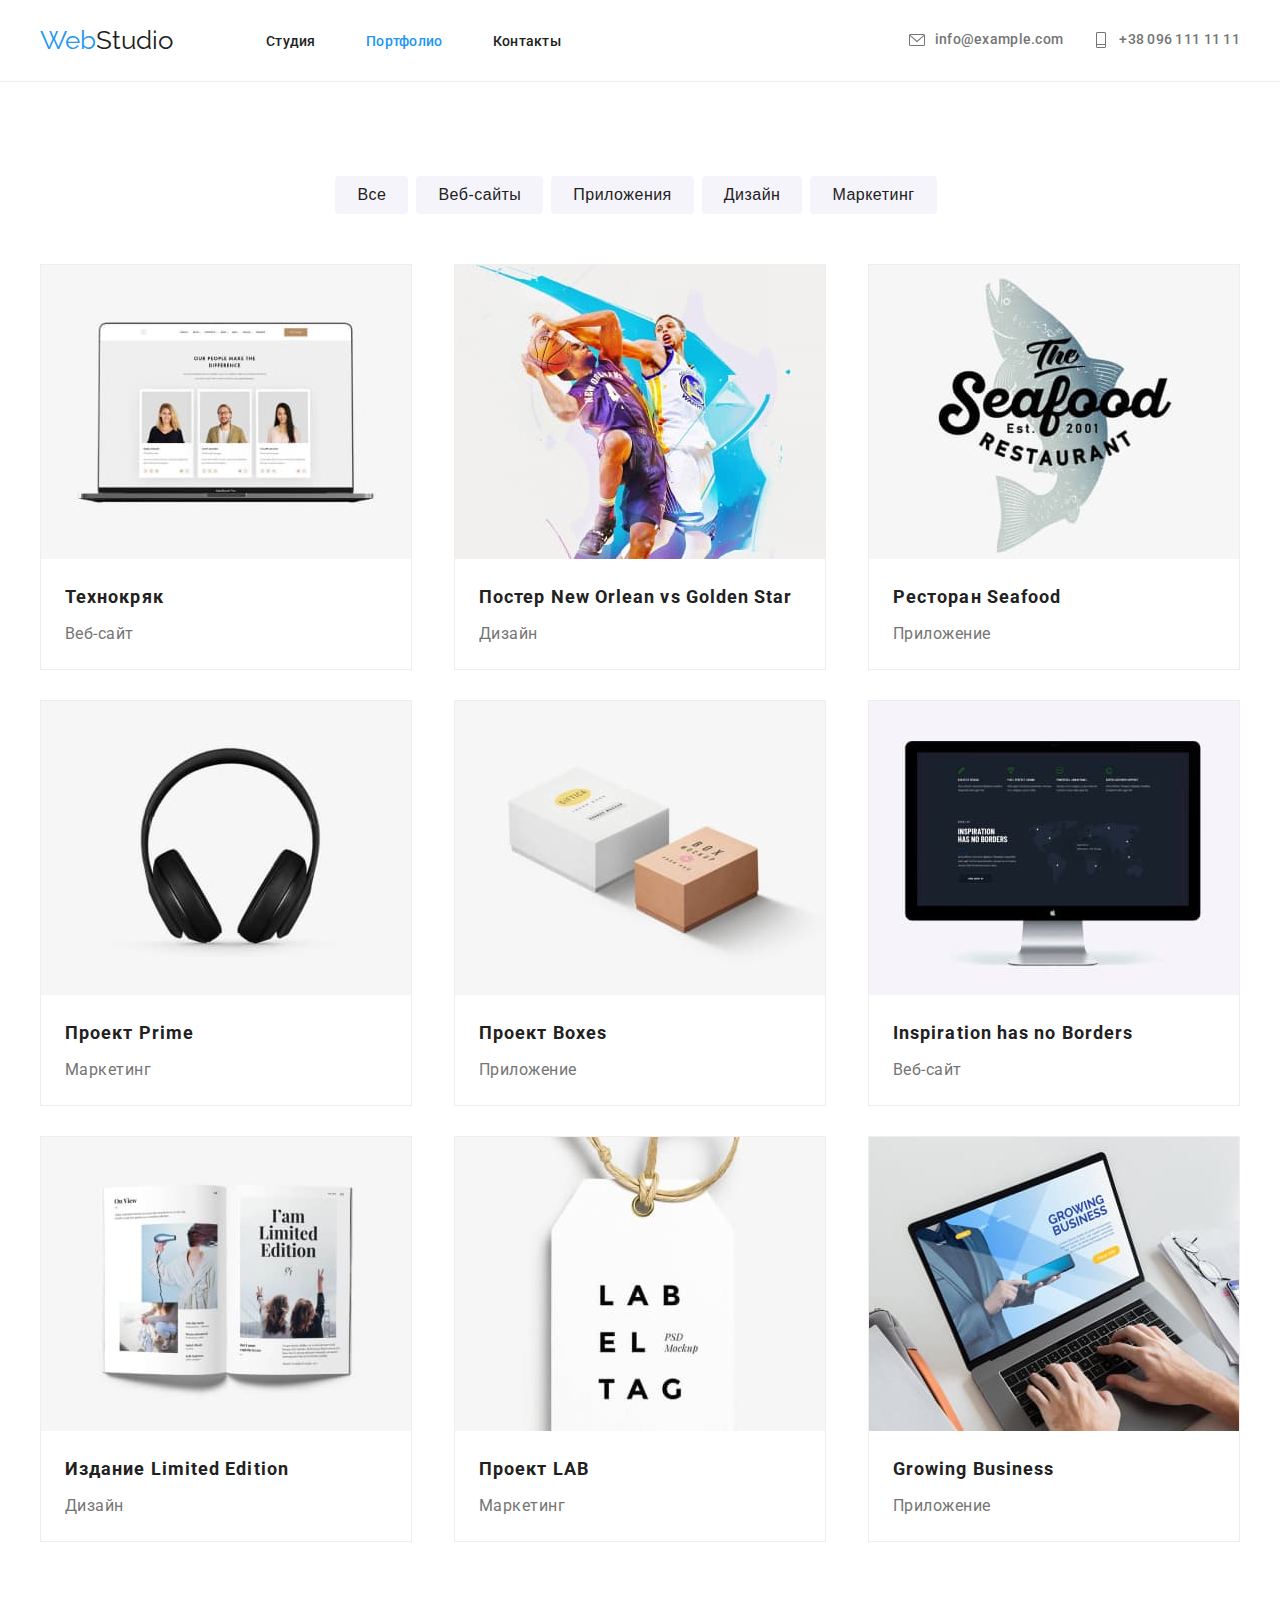
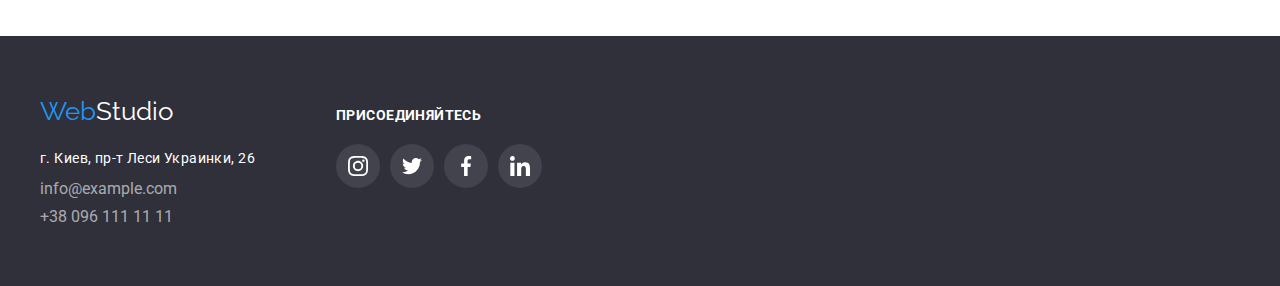
==== commit 701dcb15: "Убрал box-sizing" ====
--- a/portfolio.html
+++ b/portfolio.html
@@ -4,10 +4,12 @@
     <meta charset="UTF-8">
     <meta name="viewport" content="width=device-width, initial-scale=1.0">
     <title>Портфолио</title>
+    <link rel="stylesheet" href="https://cdnjs.cloudflare.com/ajax/libs/modern-normalize/1.0.0/modern-normalize.min.css"
+        integrity="sha512-ISS7cAi1PEhQ8jnbJpJZMd29NlhNj4AWYyLOSp2CE/CsHxTCu+r+t0D2yoJudVrd0/8fTVPUVDzY5Tvli75u/g=="
+        crossorigin="anonymous" />
     <link rel="preconnect" href="https://fonts.gstatic.com">
     <link href="https://fonts.googleapis.com/css2?family=Raleway:wght@700&family=Roboto:wght@400;500;700;900&display=swap"
         rel="stylesheet">
-    <link href="./fontawesome/css/all.min.css" rel="stylesheet" />
     <link rel="stylesheet" href="./css/style.css">
 </head>
 <body>
--- a/css/style.css
+++ b/css/style.css
@@ -26,7 +26,6 @@
   width: 1200px;
   padding: 0 15px;
   margin: 0 auto;
-  box-sizing: border-box;
 }
 
 nav {
